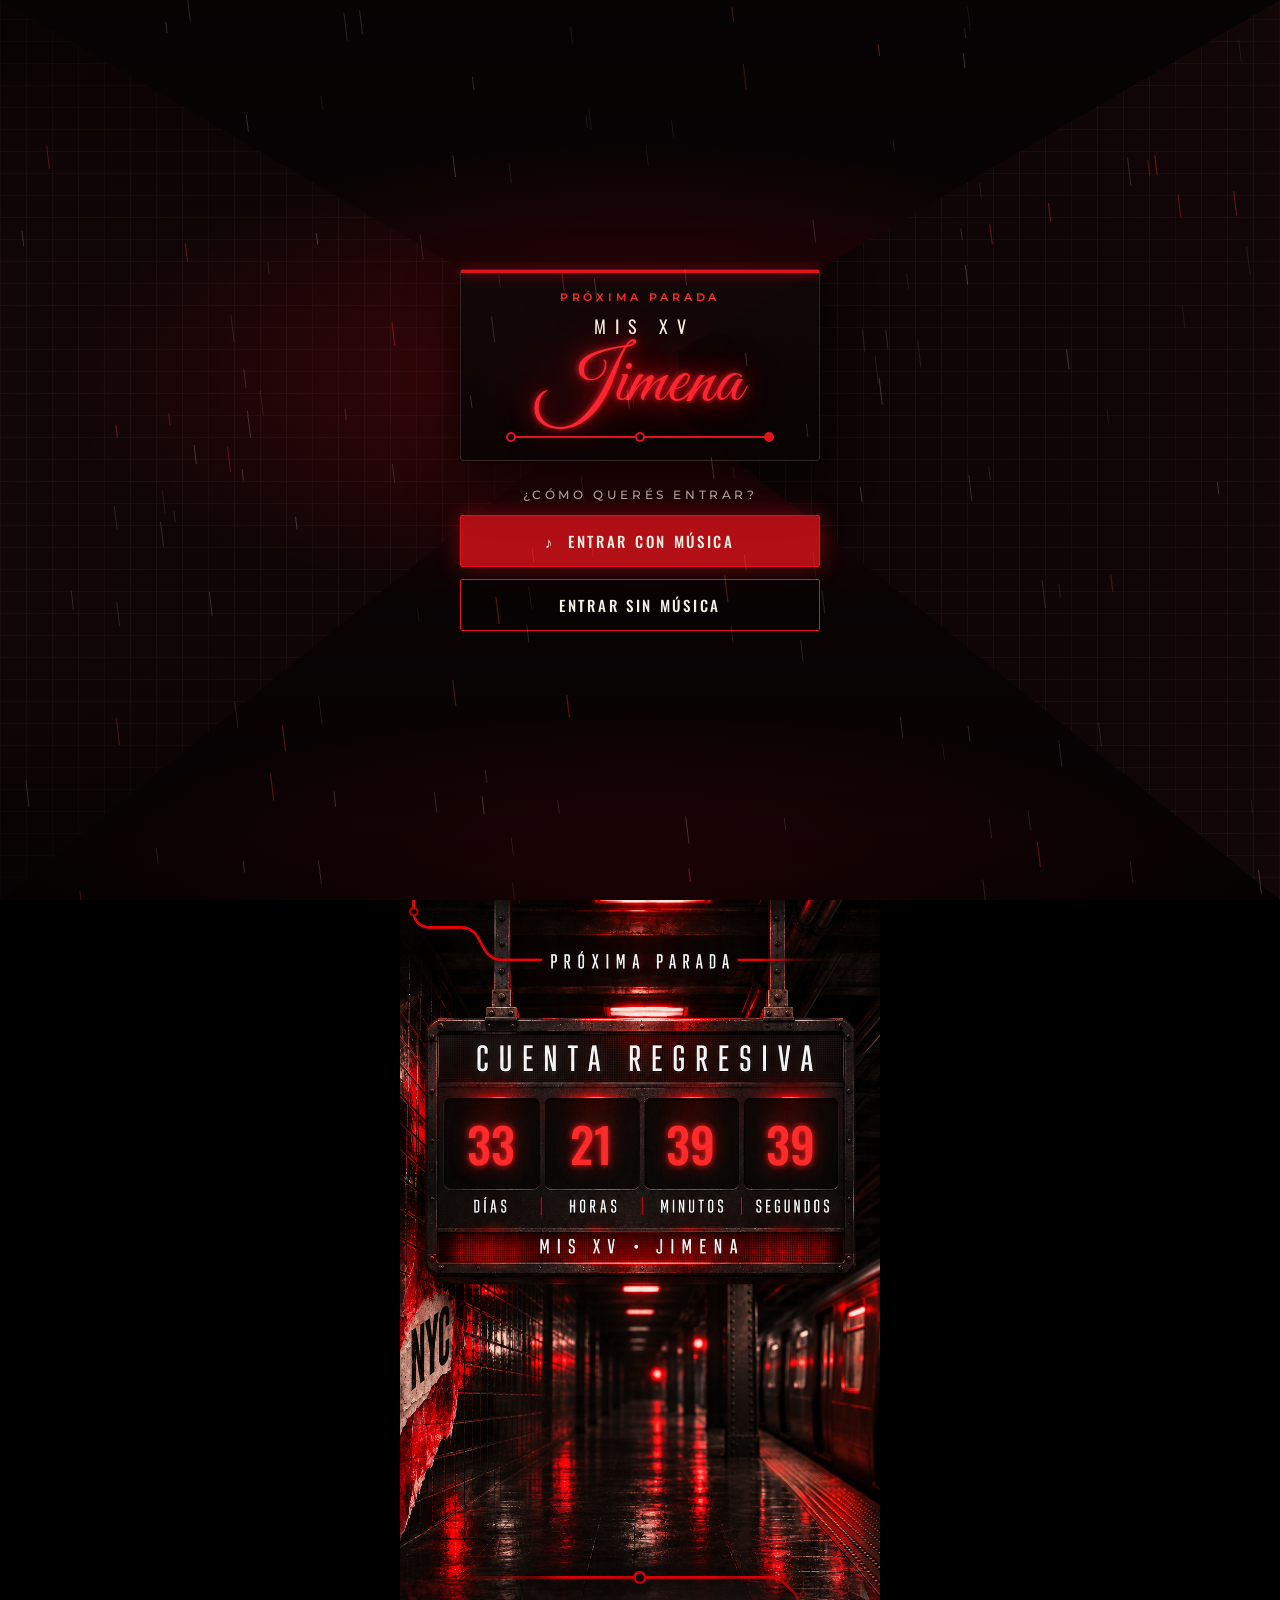
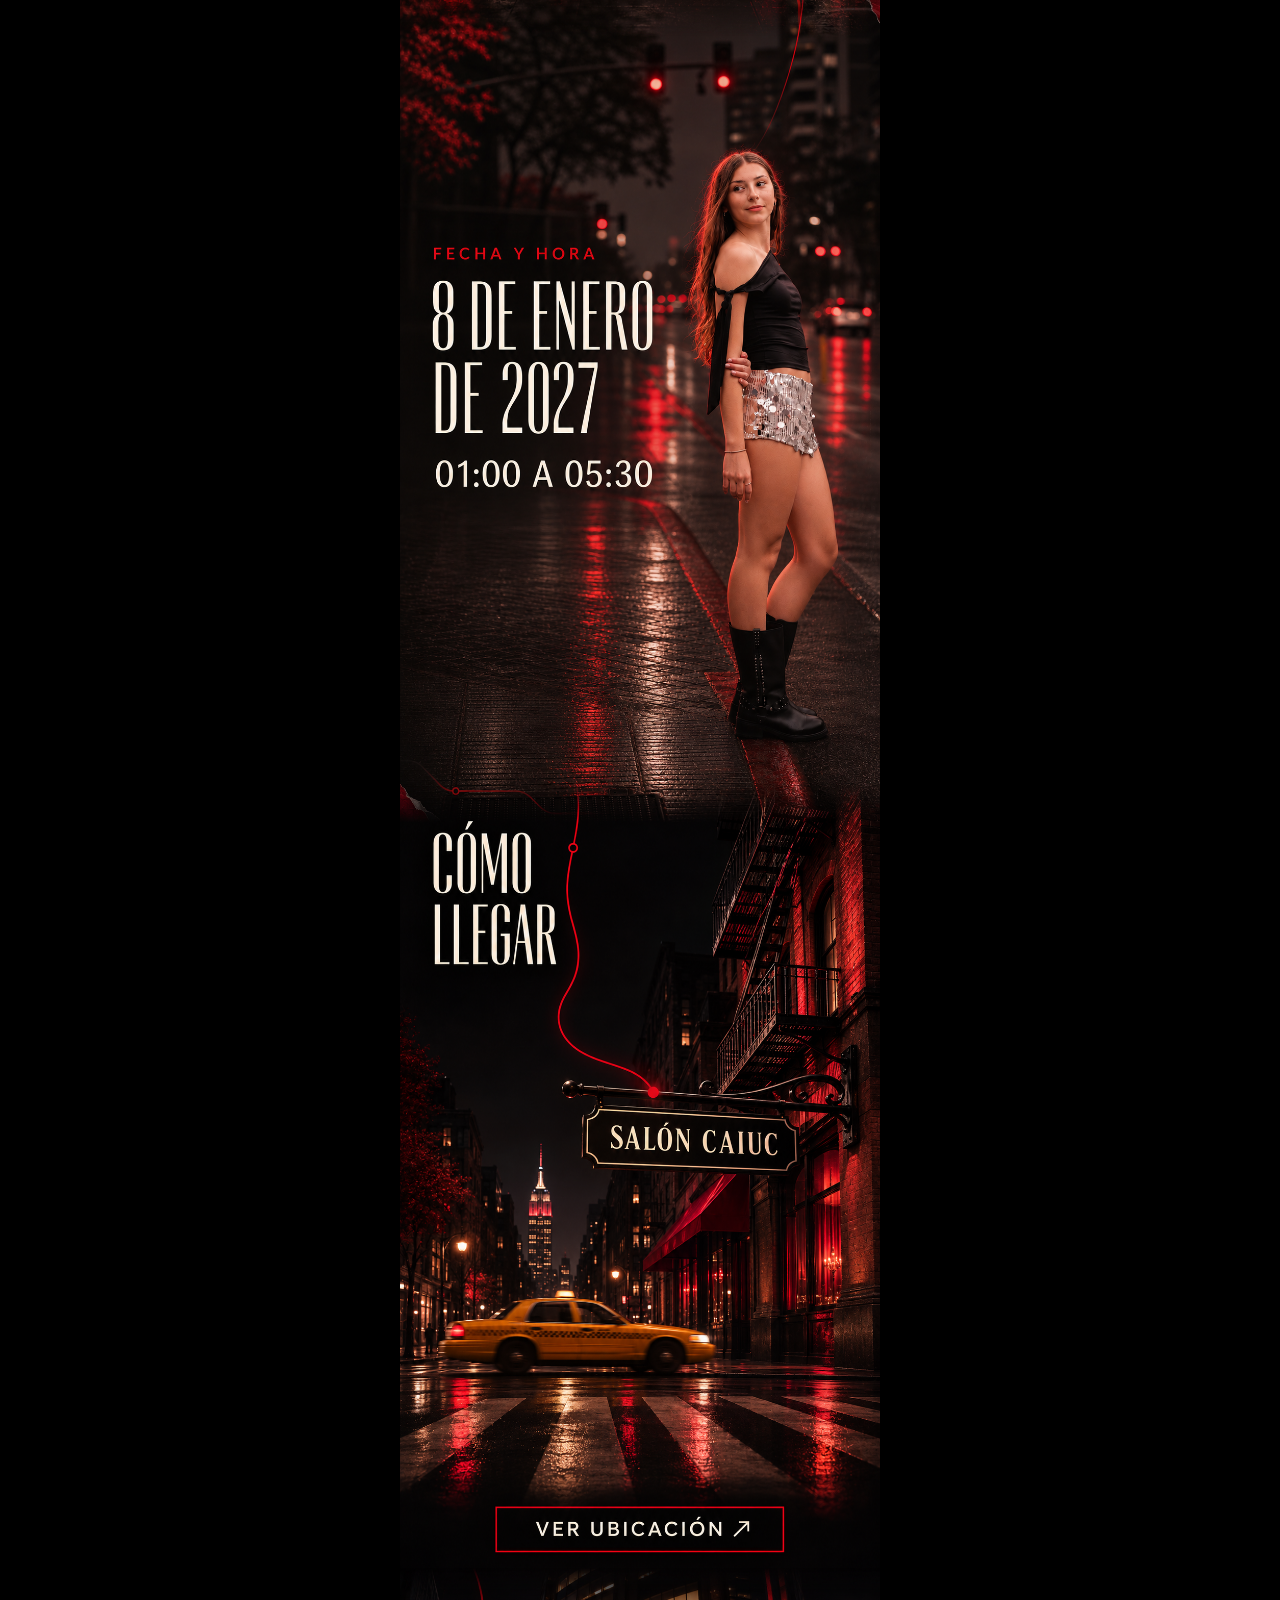
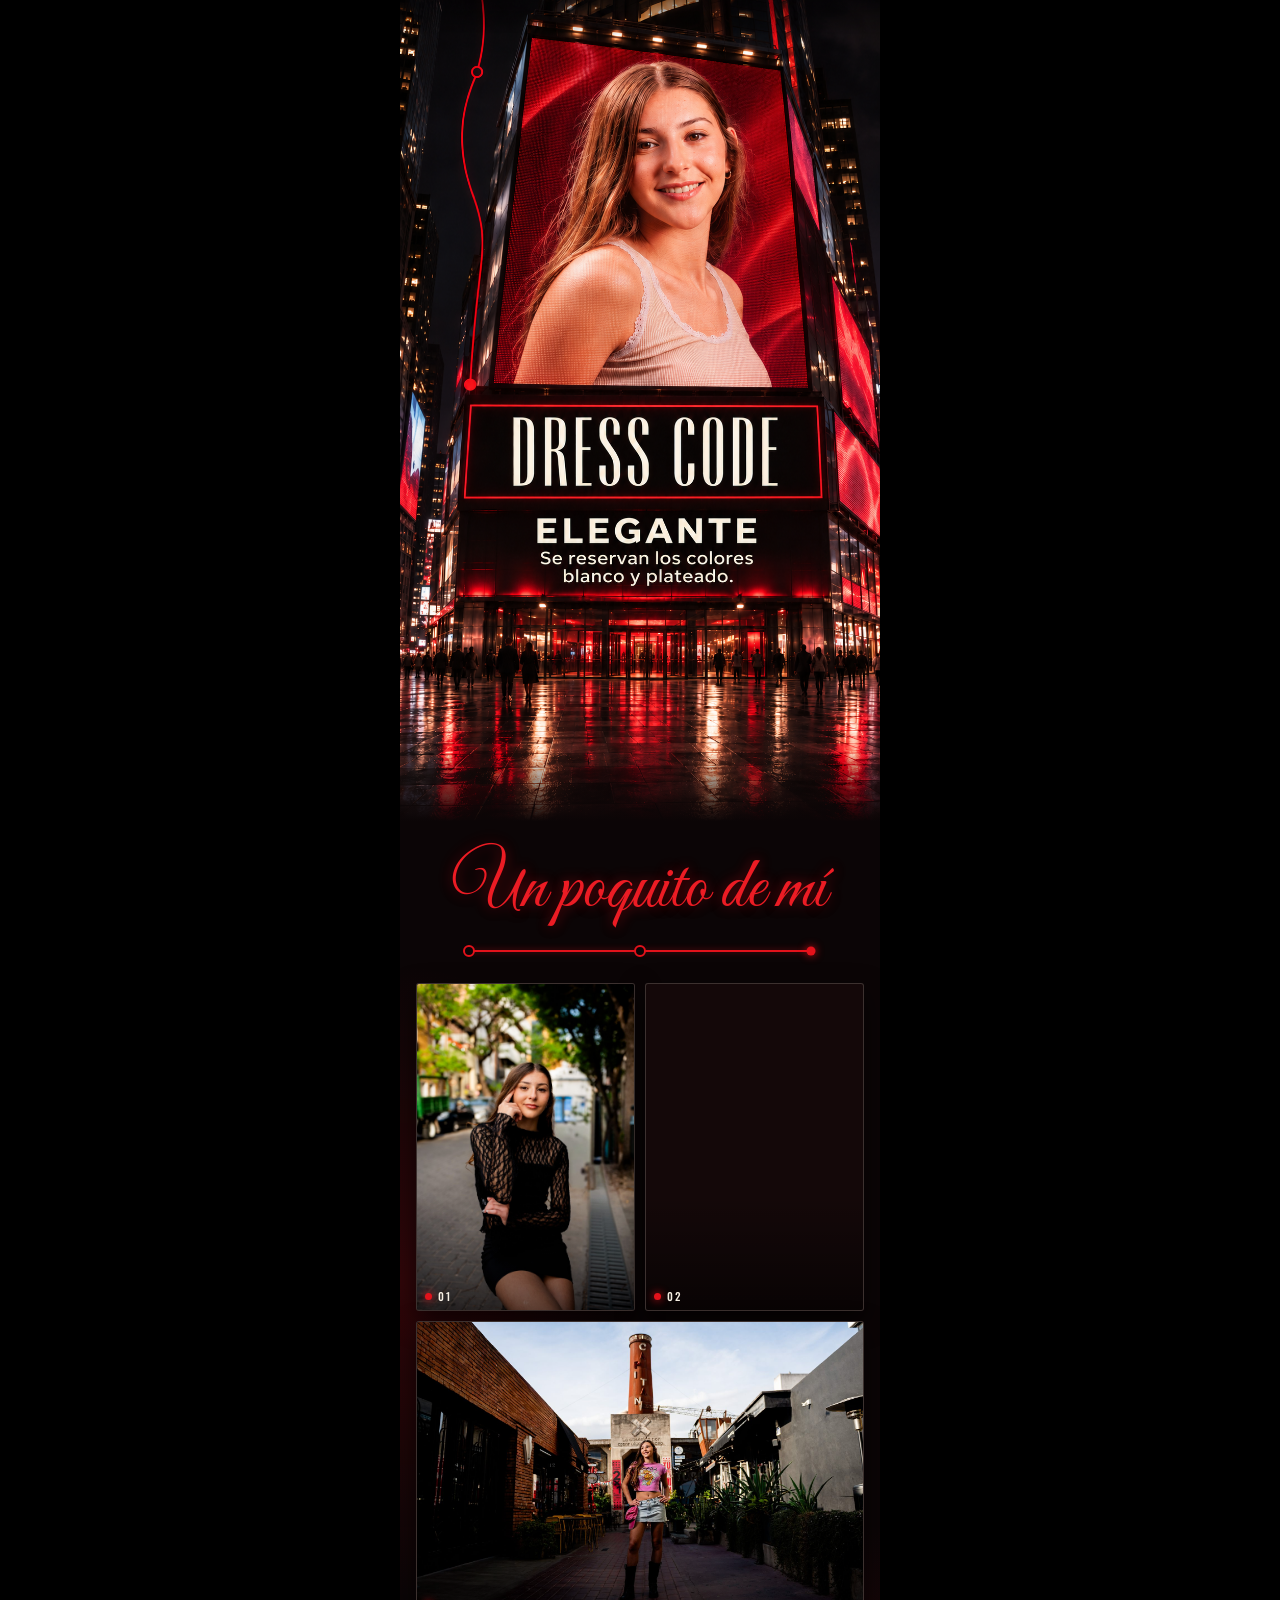
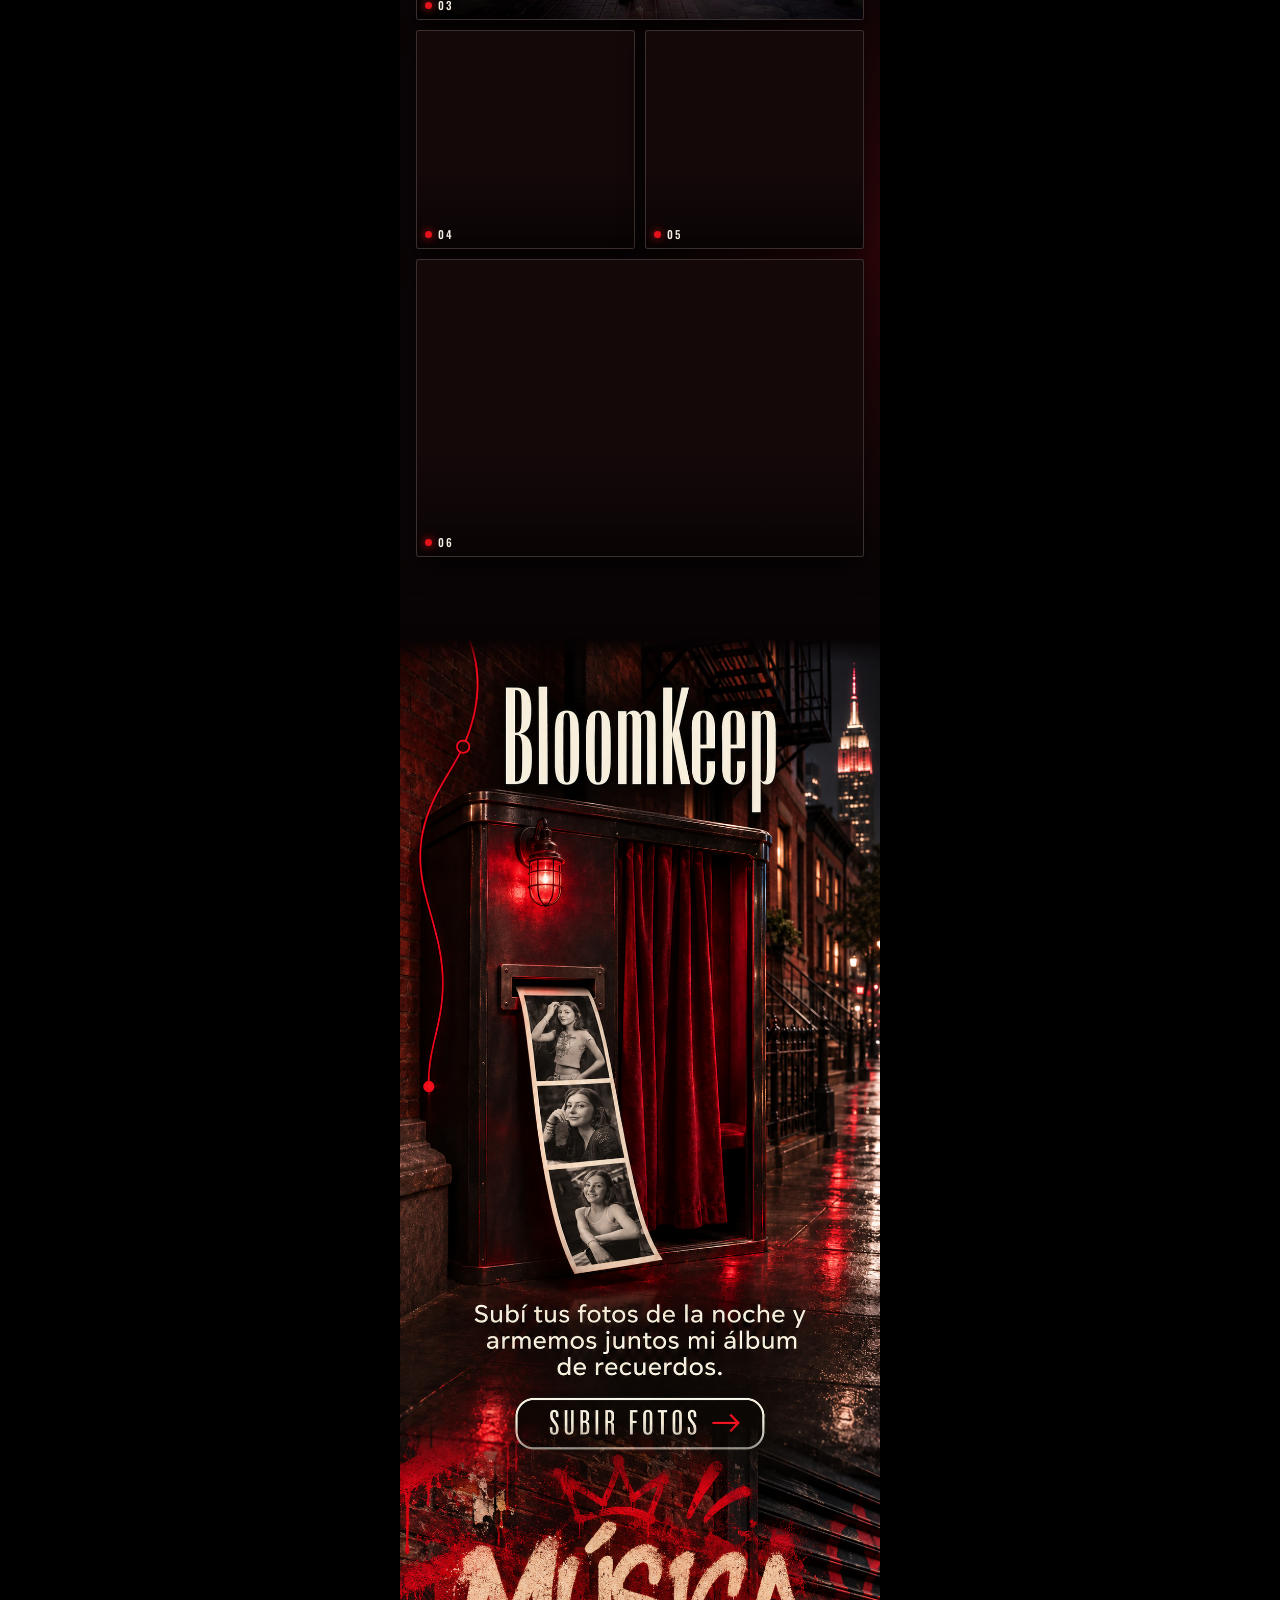
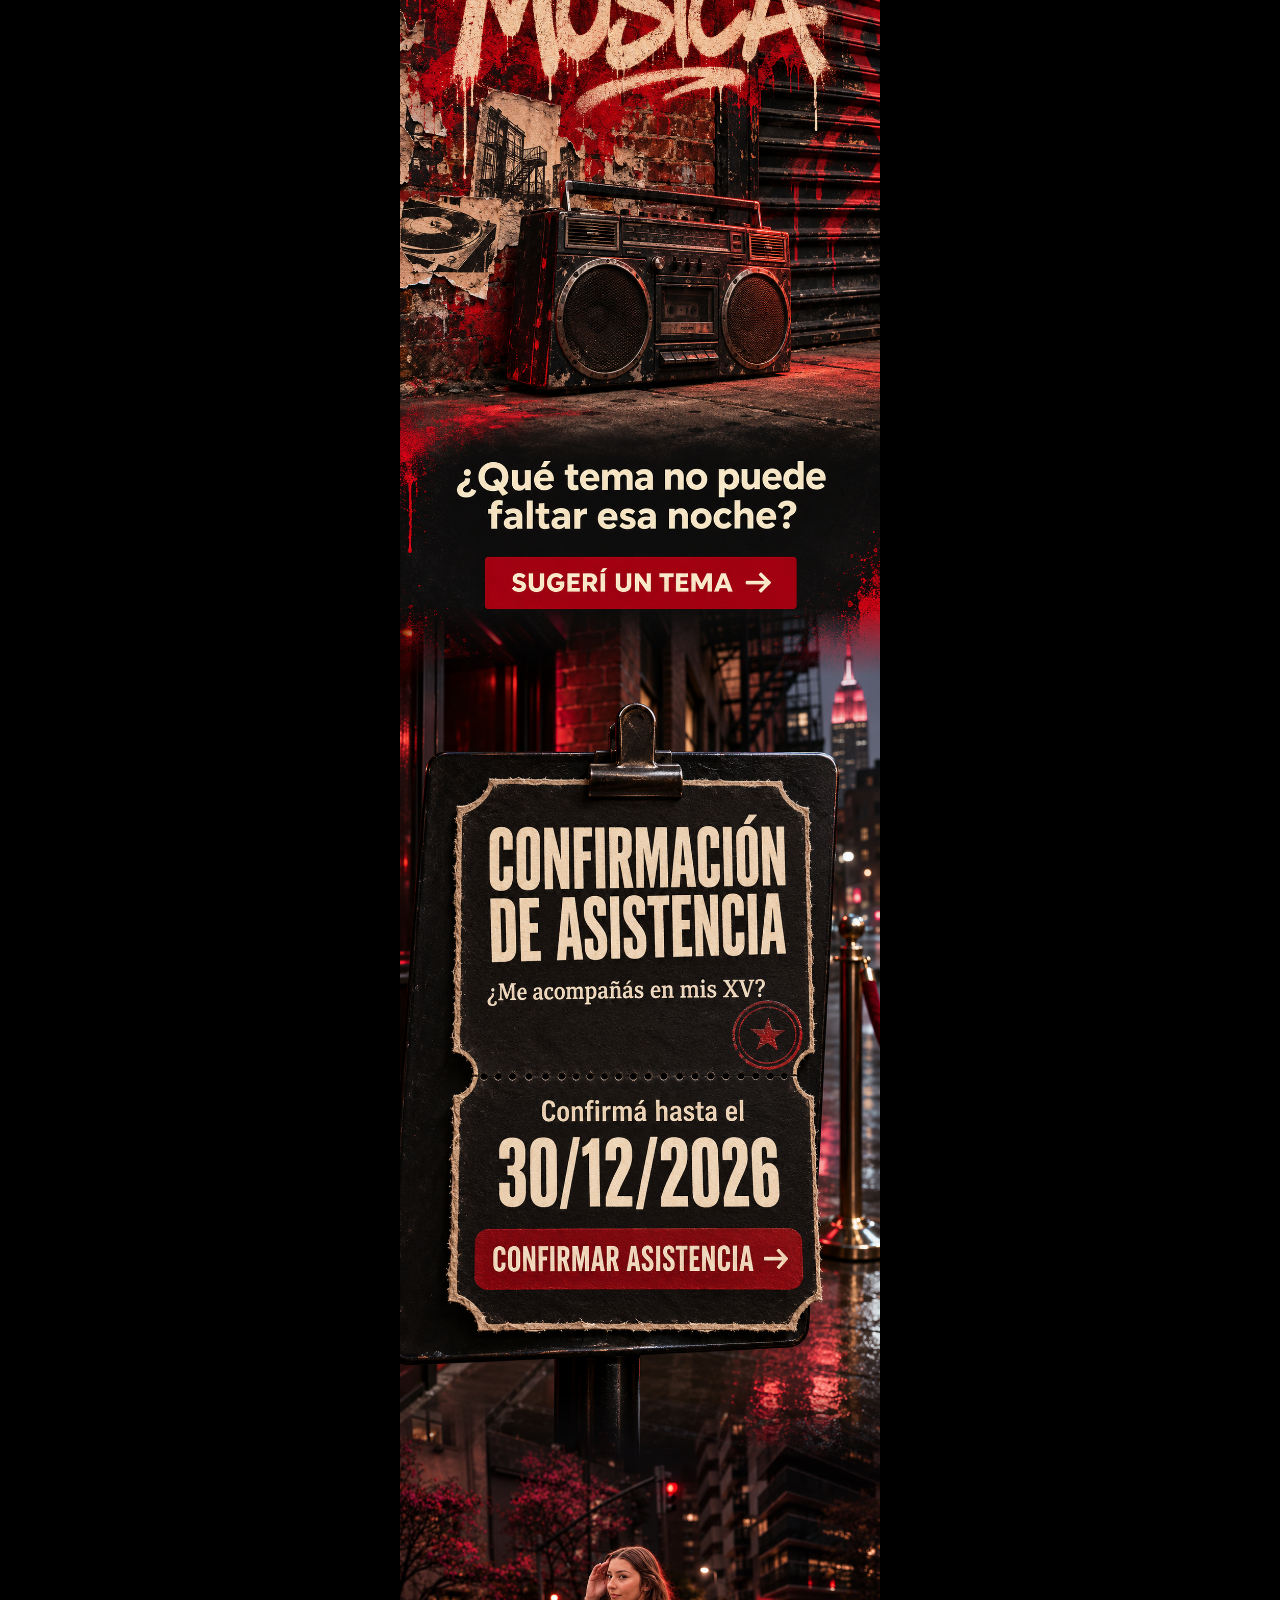
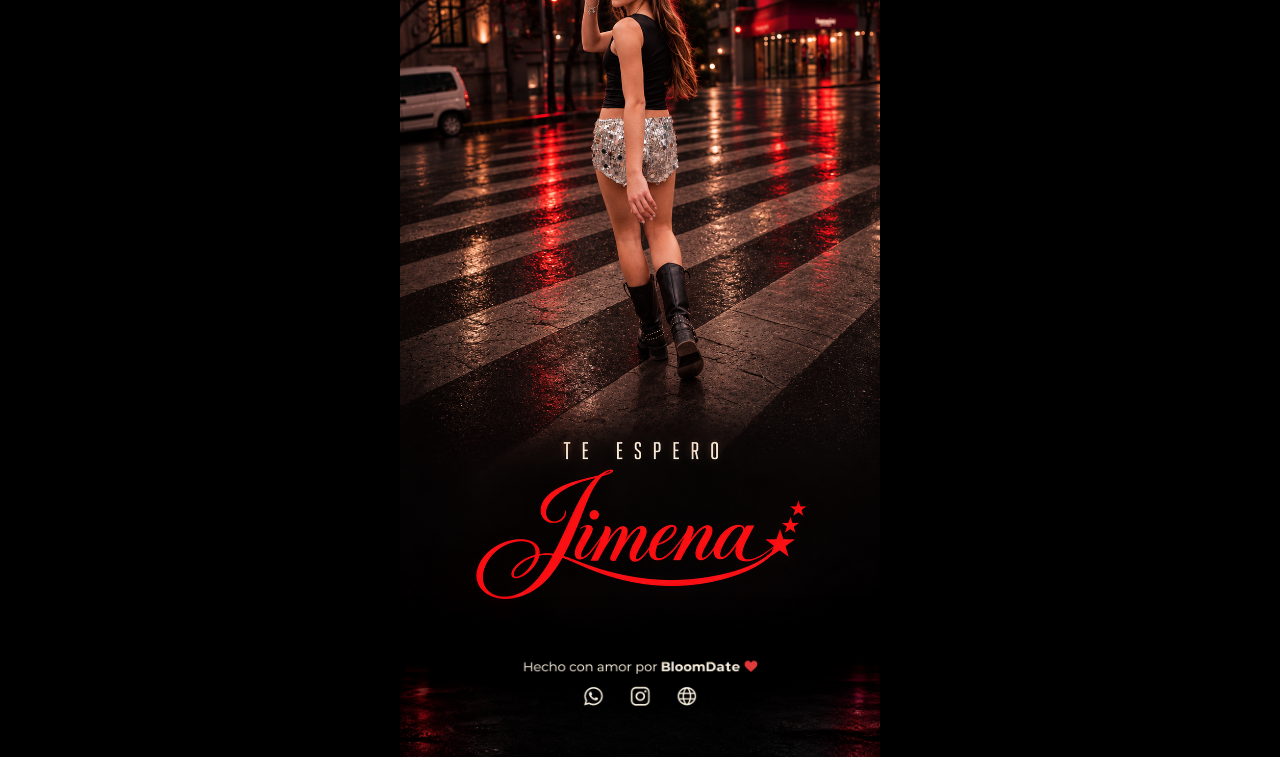
==== amigos/index.html @ ea66592f "Versión para amigos (/amigos/): desde la 01:00 y confirmación por WhatsApp Co-Authored-By: Claude Op" ====
<!doctype html>
<html lang="es">
<head>
  <meta charset="utf-8">
  <meta name="viewport" content="width=device-width, initial-scale=1, viewport-fit=cover">
  <meta name="theme-color" content="#000000">
  <meta name="description" content="El 8 de enero de 2027 cumplo mis XV y te espero desde la 01:00 para celebrar juntos.">
  <meta property="og:type" content="website">
  <meta property="og:locale" content="es_AR">
  <meta property="og:title" content="Mis XV · Jimena">
  <meta property="og:description" content="El 8 de enero de 2027 cumplo mis XV y te espero desde la 01:00 para celebrar juntos.">
  <meta property="og:image" content="https://raw.githubusercontent.com/nadulog/invitacion-Jimena/main/assets/compartir-whatsapp.jpg">
  <meta property="og:image:secure_url" content="https://raw.githubusercontent.com/nadulog/invitacion-Jimena/main/assets/compartir-whatsapp.jpg">
  <meta property="og:image:type" content="image/jpeg">
  <meta property="og:image:width" content="1200">
  <meta property="og:image:height" content="630">
  <meta property="og:image:alt" content="Jimena, Mis XV">
  <meta name="twitter:card" content="summary_large_image">
  <meta name="twitter:title" content="Mis XV · Jimena">
  <meta name="twitter:description" content="El 8 de enero de 2027 cumplo mis XV y te espero desde la 01:00 para celebrar juntos.">
  <meta name="twitter:image" content="https://raw.githubusercontent.com/nadulog/invitacion-Jimena/main/assets/compartir-whatsapp.jpg">
  <title>Jimena · Mis XV</title>
  <link rel="preconnect" href="https://fonts.googleapis.com">
  <link rel="preconnect" href="https://fonts.gstatic.com" crossorigin>
  <link href="https://fonts.googleapis.com/css2?family=Great+Vibes&family=Oswald:wght@300;400;500&family=Montserrat:wght@400;600&display=swap" rel="stylesheet">
  <link rel="stylesheet" href="../styles.css">
  <link rel="stylesheet" href="../effects.css">
</head>
<body class="intro-open" data-event-date="2027-01-09T01:00:00-03:00">
  <!-- Lluvia (efecto global) -->
  <canvas class="rain" aria-hidden="true"></canvas>

  <!-- Intro: andén de subte -->
  <section class="intro" aria-labelledby="intro-title">
    <div class="intro__tunnel" aria-hidden="true">
      <div class="intro__ceiling"></div>
      <div class="intro__floor"></div>
      <div class="intro__glow"></div>
      <div class="intro__train">
        <span></span><span></span><span></span><span></span><span></span><span></span>
      </div>
    </div>
    <div class="intro__content">
      <div class="intro__sign">
        <p class="intro__eyebrow">PRÓXIMA PARADA</p>
        <p class="intro__xv">MIS XV</p>
        <h1 id="intro-title" class="intro__name">Jimena</h1>
        <div class="intro__rule" aria-hidden="true"><i></i><i></i><i></i></div>
      </div>
      <p class="intro__question">¿CÓMO QUERÉS ENTRAR?</p>
      <div class="intro__actions">
        <button type="button" class="intro__btn intro__btn--music" data-enter-with-music><span aria-hidden="true">♪</span> ENTRAR CON MÚSICA</button>
        <button type="button" class="intro__btn" data-enter-without-music>ENTRAR SIN MÚSICA</button>
      </div>
    </div>
    <div class="intro__rush" aria-hidden="true"></div>
  </section>

  <main class="invitation">
    <!-- 1. Portada -->
    <section class="panel" aria-label="Portada: Mis XV, Jimena">
      <img src="../assets/01-portada.png" alt="Mis XV, Jimena" width="941" height="1672" fetchpriority="high">
    </section>

    <!-- 3. Cuenta regresiva -->
    <section class="panel" aria-label="Cuenta regresiva">
      <img src="../assets/03-cuenta-regresiva.png" alt="Próxima parada: cuenta regresiva. Mis XV, Jimena" width="941" height="1672" loading="lazy" decoding="async">
      <div class="countdown" aria-live="polite">
        <strong data-unit="days">0</strong>
        <strong data-unit="hours">00</strong>
        <strong data-unit="minutes">00</strong>
        <strong data-unit="seconds">00</strong>
      </div>
    </section>

    <!-- 4. Fecha y hora -->
    <section class="panel" aria-label="Fecha y hora">
      <img src="../assets/04-fecha-hora-amigos.png" alt="8 de enero de 2027, de 01:00 a 05:30" width="941" height="1672" loading="lazy" decoding="async">
    </section>

    <!-- 5. Cómo llegar -->
    <section class="panel panel--fade-sm" aria-label="Cómo llegar">
      <img src="../assets/05-como-llegar.png" alt="Cómo llegar: Salón Caiuc" width="941" height="1672" loading="lazy" decoding="async">
      <button class="hotspot hotspot--location" type="button" data-open-location aria-label="Ver cómo llegar al Salón Caiuc">VER UBICACIÓN</button>
    </section>

    <!-- 6. Dress code -->
    <section class="panel" aria-label="Dress code">
      <img src="../assets/06-dress-code.png" alt="Dress code elegante. Se reservan los colores blanco y plateado." width="941" height="1672" loading="lazy" decoding="async">
    </section>

    <!-- Galería -->
    <section class="gallery" aria-labelledby="gallery-title">
      <span class="gallery__track" aria-hidden="true"></span>
      <header class="gallery__header">
        <h2 id="gallery-title">Un poquito de mí</h2>
        <div class="gallery__rule" aria-hidden="true"><i class="node node--start"></i><i class="node node--mid"></i><i class="node node--end"></i></div>
      </header>
      <div class="gallery__grid">
        <button class="gallery__item" type="button" data-index="0" aria-label="Ampliar foto 1 de Jimena"><img src="../assets/galeria-01.jpg" alt="Jimena" width="1067" height="1600" loading="lazy" decoding="async"><span class="gallery__tag">01</span></button>
        <button class="gallery__item" type="button" data-index="1" aria-label="Ampliar foto 2 de Jimena"><img src="../assets/galeria-02.jpg" alt="Jimena" width="1067" height="1600" loading="lazy" decoding="async"><span class="gallery__tag">02</span></button>
        <button class="gallery__item gallery__item--wide" type="button" data-index="2" aria-label="Ampliar foto 3 de Jimena"><img src="../assets/galeria-03.jpg" alt="Jimena" width="1600" height="1067" loading="lazy" decoding="async"><span class="gallery__tag">03</span></button>
        <button class="gallery__item gallery__item--square" type="button" data-index="3" aria-label="Ampliar foto 4 de Jimena"><img src="../assets/galeria-04.jpg" alt="Jimena" width="1600" height="1067" loading="lazy" decoding="async" style="object-position: 60% 50%"><span class="gallery__tag">04</span></button>
        <button class="gallery__item gallery__item--square" type="button" data-index="4" aria-label="Ampliar foto 5 de Jimena"><img src="../assets/galeria-05.jpg" alt="Jimena" width="1600" height="1067" loading="lazy" decoding="async" style="object-position: 25% 50%"><span class="gallery__tag">05</span></button>
        <button class="gallery__item gallery__item--wide" type="button" data-index="5" aria-label="Ampliar foto 6 de Jimena"><img src="../assets/galeria-06.jpg" alt="Jimena" width="1600" height="1067" loading="lazy" decoding="async"><span class="gallery__tag">06</span></button>
      </div>
      <div class="gallery__rule gallery__rule--end" aria-hidden="true"><i class="node node--start"></i><i class="node node--mid"></i><i class="node node--end"></i></div>
    </section>

    <!-- 7. BloomKeep -->
    <section class="panel panel--fade-xs" aria-label="BloomKeep">
      <img src="../assets/07-bloomkeep.png" alt="BloomKeep. Subí tus fotos de la noche y armemos juntos mi álbum de recuerdos." width="941" height="1672" loading="lazy" decoding="async">
      <a class="hotspot hotspot--bloomkeep" href="https://app.bloomkeep.site/jimena-15" target="_blank" rel="noopener noreferrer" aria-label="Subir fotos a BloomKeep">SUBIR FOTOS</a>
    </section>

    <!-- 8. Música -->
    <section class="panel" aria-label="Música">
      <img src="../assets/08-musica.png" alt="Música. ¿Qué tema no puede faltar esa noche?" width="941" height="1672" loading="lazy" decoding="async">
      <a class="hotspot hotspot--music" href="https://open.spotify.com/playlist/230DyHPOD3z4TguuSzpVsB?si=duwRm9iiQ0m_94Zo9rkxrA&amp;utm_source=whatsapp&amp;pt=2af5bd640beec4330c73b940c95f4e68&amp;pi=3EzPssaHSRust" target="_blank" rel="noopener noreferrer" aria-label="Sugerir un tema">SUGERÍ UN TEMA</a>
    </section>

    <!-- 9. Confirmación de asistencia -->
    <section class="panel" aria-label="Confirmación de asistencia">
      <img src="../assets/09-confirmacion.png" alt="Confirmación de asistencia. Confirmá hasta el 30/12/2026" width="941" height="1672" loading="lazy" decoding="async">
      <a id="boton-confirmar" class="hotspot hotspot--rsvp" href="https://wa.me/5491135634102?text=%C2%A1Hola!%20Confirmo%20mi%20asistencia%20a%20los%20XV%20de%20Jimena%20%F0%9F%8E%89" target="_blank" rel="noopener noreferrer" aria-label="Confirmar asistencia por WhatsApp">CONFIRMAR ASISTENCIA</a>
    </section>

    <!-- 10. Te espero -->
    <section class="panel" aria-label="Te espero, Jimena">
      <img src="../assets/10-te-espero.png" alt="Te espero. Jimena" width="941" height="1672" loading="lazy" decoding="async">
    </section>
  </main>

  <!-- 11. Footer -->
  <footer class="footer">
    <img src="../assets/11-footer.png" alt="Hecho con amor por BloomDate" width="2172" height="724" loading="lazy" decoding="async">
    <a class="hotspot footer__link footer__link--wa" href="https://wa.me/5491140436324" target="_blank" rel="noopener noreferrer" aria-label="Escribir a BloomDate por WhatsApp"></a>
    <a class="hotspot footer__link footer__link--ig" href="https://www.instagram.com/bloomdate.invitaciones/" target="_blank" rel="noopener noreferrer" aria-label="Seguir a BloomDate en Instagram"></a>
    <a class="hotspot footer__link footer__link--web" href="https://bloomdate-site.netlify.app/" target="_blank" rel="noopener noreferrer" aria-label="Visitar el sitio web de BloomDate"></a>
  </footer>

  <audio id="backgroundMusic" preload="none" loop>
    <source src="../assets/musica.mp3" type="audio/mpeg">
  </audio>
  <button class="audio-toggle" type="button" aria-label="Reproducir música" aria-pressed="false">
    <span class="audio-toggle__bars" aria-hidden="true"><i></i><i></i><i></i></span>
    <span class="audio-toggle__note" aria-hidden="true">♪</span>
  </button>

  <dialog class="location-modal" aria-labelledby="location-modal-title">
    <button class="location-modal__close" type="button" data-close-location aria-label="Cerrar">&times;</button>
    <p class="location-modal__eyebrow">¿CÓMO QUERÉS LLEGAR?</p>
    <h2 id="location-modal-title">Salón Caiuc</h2>
    <p class="location-modal__address">Club Atlético Independiente Unión Cultural</p>
    <div class="location-modal__divider" aria-hidden="true"><span></span></div>
    <div class="location-modal__actions">
      <a href="https://www.google.com/maps/search/Club%20Atl%C3%A9tico%20Independiente%20Uni%C3%B3n%20Cultural/@-31.01270067,-62.66619053,17z?hl=es" target="_blank" rel="noopener noreferrer"><span aria-hidden="true">↗</span>ABRIR EN GOOGLE MAPS</a>
      <a href="https://www.waze.com/ul?ll=-31.01270067,-62.66619053&amp;navigate=yes" target="_blank" rel="noopener noreferrer"><span aria-hidden="true">◉</span>ABRIR EN WAZE</a>
      <button type="button" data-copy-location><span aria-hidden="true">⎘</span>COPIAR UBICACIÓN</button>
    </div>
    <span class="location-modal__status" aria-live="polite"></span>
  </dialog>

  <dialog class="lightbox" aria-label="Foto ampliada de Jimena">
    <button class="lightbox__close" type="button" data-close-lightbox aria-label="Cerrar">&times;</button>
    <img class="lightbox__img" src="" alt="Foto ampliada de Jimena">
    <button class="lightbox__nav lightbox__nav--prev" type="button" data-prev aria-label="Foto anterior">‹</button>
    <button class="lightbox__nav lightbox__nav--next" type="button" data-next aria-label="Foto siguiente">›</button>
    <p class="lightbox__counter" aria-live="polite"></p>
  </dialog>

  <script src="../script.js"></script>
  <script src="../effects.js"></script>
</body>
</html>
---- styles.css ----
*, *::before, *::after { box-sizing: border-box; }

html { background: #000; -webkit-text-size-adjust: 100%; }

body {
  margin: 0;
  background: #000;
  color: #f3eadb;
  font-family: "Montserrat", system-ui, sans-serif;
}

:root {
  --line: #e3121b;
  --fade-default: 8%;
}

.invitation, .footer {
  width: 100%;
  max-width: 480px;
  margin: 0 auto;
}
.invitation { container-type: inline-size; }

.panel, .footer {
  position: relative;
  container-type: inline-size;
  line-height: 0;
}

.panel img, .footer img {
  display: block;
  width: 100%;
  height: auto;
}

/* Transiciones sin corte: cada sección se superpone a la anterior
   y su borde superior se funde (crossfade). --fade = % del alto de la imagen. */
.panel { --fade: var(--fade-default); pointer-events: none; }
.panel--fade-sm { --fade: 4.5%; }  /* Cómo llegar: el título está cerca del borde */
.panel--fade-xs { --fade: 3%; }    /* BloomKeep: ídem */
.panel + .panel,
.gallery + .panel {
  margin-top: calc(var(--fade) * -1.7769); /* alto 1672 / ancho 941 */
}
.panel:not(:first-child) > img:first-child {
  -webkit-mask-image: linear-gradient(to bottom, transparent 0, rgba(0, 0, 0, .55) calc(var(--fade) * .5), #000 var(--fade));
          mask-image: linear-gradient(to bottom, transparent 0, rgba(0, 0, 0, .55) calc(var(--fade) * .5), #000 var(--fade));
}
.hotspot { pointer-events: auto; }

/* Footer: se funde con "Te espero" */
.footer { margin-top: calc(min(100vw, 480px) * -0.1); }
.footer img {
  -webkit-mask-image: linear-gradient(to bottom, transparent 0, #000 30%);
          mask-image: linear-gradient(to bottom, transparent 0, #000 30%);
}

/* Botones invisibles sobre la imagen */
.hotspot {
  position: absolute;
  display: block;
  color: transparent;
  font-size: 0;
  border-radius: 10px;
  -webkit-tap-highlight-color: rgba(220, 20, 30, .25);
}
.hotspot:focus-visible { outline: 2px solid #e3121b; outline-offset: 2px; }

.hotspot--location  { left: 20%;   width: 60%;   top: 84.8%; height: 5.2%; }
.hotspot--bloomkeep { left: 24.2%; width: 51.6%; top: 89.1%; height: 5.9%; border-radius: 999px; }
.hotspot--music     { left: 17.6%; width: 65%;   top: 86.1%; height: 6.1%; }
.hotspot--rsvp      { left: 15.4%; width: 68.6%; top: 72.8%; height: 7.2%; }

/* Invitados */
.guests__names,
.guests__places {
  position: absolute;
  left: 12%;
  right: 12%;
  margin: 0;
  display: flex;
  align-items: center;
  justify-content: center;
  text-align: center;
  line-height: 1.15;
  text-shadow: 0 2px 14px rgba(0, 0, 0, .85);
}
.guests__names {
  top: 31%;
  height: 27%;
  font-family: "Oswald", sans-serif;
  font-weight: 400;
  font-size: 7.4cqi;
  letter-spacing: .06em;
  text-transform: uppercase;
  color: #f6efe3;
}
.guests__places {
  top: 67.5%;
  height: 9%;
  font-family: "Oswald", sans-serif;
  font-weight: 300;
  font-size: 12cqi;
  color: #ff2a2a;
  text-shadow: 0 0 18px rgba(255, 30, 30, .6), 0 2px 10px rgba(0, 0, 0, .9);
}

/* Cuenta regresiva: los 4 cuadros de la imagen */
.countdown {
  position: absolute;
  left: 9.2%;
  width: 82%;
  top: 36.8%;
  height: 10.5%;
  display: grid;
  grid-template-columns: repeat(4, 1fr);
  column-gap: 1.6%;
}
.countdown strong {
  display: flex;
  align-items: center;
  justify-content: center;
  font-family: "Oswald", sans-serif;
  font-weight: 500;
  font-size: 10cqi;
  line-height: 1;
  color: #ff2b2b;
  font-variant-numeric: tabular-nums;
  text-shadow: 0 0 6px rgba(255, 40, 40, .9), 0 0 18px rgba(255, 0, 0, .55);
}

button.hotspot { background: transparent; border: 0; padding: 0; cursor: pointer; }

/* Modal de ubicación */
.location-modal {
  width: min(88vw, 380px);
  padding: 34px 24px 26px;
  border: 1px solid #e3121b;
  border-radius: 4px;
  background:
    radial-gradient(120% 70% at 50% 0%, rgba(227, 18, 27, .22), transparent 60%),
    #0b0607;
  color: #f3eadb;
  text-align: center;
  box-shadow: 0 0 0 1px rgba(227, 18, 27, .25), 0 0 40px rgba(227, 18, 27, .35), 0 24px 60px rgba(0, 0, 0, .8);
  line-height: 1.3;
}
.location-modal::backdrop { background: rgba(0, 0, 0, .78); backdrop-filter: blur(3px); }
.location-modal[open] { animation: modal-in .35s ease-out; }
@keyframes modal-in { from { opacity: 0; transform: translateY(14px) scale(.97); } }

.location-modal__close {
  position: absolute; top: 8px; right: 10px;
  width: 36px; height: 36px;
  border: 0; background: none; color: #f3eadb;
  font-size: 28px; line-height: 1; cursor: pointer;
}
.location-modal__eyebrow {
  margin: 0 0 10px;
  font-size: 11px; font-weight: 600; letter-spacing: .28em; color: #ff2a2a;
}
.location-modal h2 {
  margin: 0;
  font-family: "Oswald", sans-serif; font-weight: 400;
  font-size: 34px; letter-spacing: .04em; text-transform: uppercase;
}
.location-modal__address { margin: 6px 0 0; font-size: 14px; opacity: .85; }
.location-modal__divider { display: flex; align-items: center; margin: 20px auto; width: 70%; height: 1px; background: #e3121b; justify-content: center; }
.location-modal__divider span { width: 9px; height: 9px; border: 2px solid #e3121b; border-radius: 50%; background: #0b0607; }

.location-modal__actions { display: grid; gap: 10px; }
.location-modal__actions a,
.location-modal__actions button {
  display: flex; align-items: center; justify-content: center; gap: 10px;
  min-height: 48px; padding: 0 16px;
  border: 1px solid #e3121b; border-radius: 2px;
  background: transparent; color: #f3eadb;
  font: 500 15px/1 "Oswald", sans-serif; letter-spacing: .14em;
  text-decoration: none; cursor: pointer;
  transition: background .2s;
}
.location-modal__actions a:first-child { background: #b30f16; }
.location-modal__actions a:active,
.location-modal__actions button:active { background: #e3121b; }
.location-modal__actions span { color: #ff2a2a; font-size: 16px; }
.location-modal__actions a:first-child span { color: #f3eadb; }
.location-modal__status { display: block; min-height: 18px; margin-top: 12px; font-size: 12px; color: #ff6b6b; }

/* Galería */
/* La galería se funde con el dress code (arriba) y BloomKeep (abajo).
   Su línea roja vertical cae en x = 14.4%, justo donde arranca la línea de BloomKeep. */
.gallery {
  --line-x: 14.4cqi;
  --top-fade: 14.2cqi; /* = 8% del alto de una sección (8 × 1672/941) */
  position: relative;
  overflow: hidden;
  margin-top: calc(var(--top-fade) * -1);
  padding: calc(var(--top-fade) + 30px) 16px 64px;
  background:
    radial-gradient(70% 30% at 0% 35%, rgba(200, 10, 20, .2), transparent 70%),
    radial-gradient(70% 30% at 100% 72%, rgba(200, 10, 20, .18), transparent 70%),
    linear-gradient(to bottom, transparent 0, #0b0506 var(--top-fade), #0b0506 calc(100% - 120px), #060203 100%);
}
.gallery__track {
  position: absolute;
  left: var(--line-x);
  /* arranca en el empalme del riel bajo el título: padding 30 + título (15cqi × 1.1) + margen 14 + medio riel 6 */
  top: calc(var(--top-fade) + 50px + 16.5cqi);
  bottom: 0;
  width: 2px;
  transform: translateX(-50%);
  background: var(--line);
  box-shadow: 0 0 6px rgba(255, 20, 30, .55);
}

.gallery__header { position: relative; z-index: 1; text-align: center; margin-bottom: 26px; }
.gallery__header h2 {
  margin: 0;
  font-family: "Great Vibes", cursive; font-weight: 400;
  font-size: 15cqi; line-height: 1.1;
  color: #ec1c24;
  text-shadow: 0 0 14px rgba(255, 20, 30, .45), 0 2px 10px rgba(0, 0, 0, .8);
}

/* Riel horizontal: arranca sobre la línea vertical (empalme) y termina simétrico del otro lado */
.gallery__rule {
  position: relative;
  height: 12px;
  margin: 14px 0 0 calc(var(--line-x) - 16px);
  width: calc(100cqi - 2 * var(--line-x));
}
.gallery__rule::before { content: ""; position: absolute; left: 0; right: 0; top: 50%; height: 2px; background: var(--line); transform: translateY(-50%); box-shadow: 0 0 6px rgba(255, 20, 30, .45); }
.gallery__rule .node { position: absolute; top: 50%; width: 12px; height: 12px; border-radius: 50%; transform: translate(-50%, -50%); }
.gallery__rule .node--start, .gallery__rule .node--mid { border: 2px solid var(--line); background: #0b0506; }
.gallery__rule .node--start { left: 0; }
.gallery__rule .node--mid { left: 50%; }
.gallery__rule .node--end { left: 100%; width: 9px; height: 9px; background: var(--line); box-shadow: 0 0 8px rgba(255, 20, 30, .8); }
.gallery__rule--end { margin-top: 30px; }

.gallery__grid { position: relative; z-index: 1; display: grid; grid-template-columns: 1fr 1fr; gap: 10px; }
.gallery__item {
  position: relative;
  display: block;
  padding: 0; margin: 0;
  border: 1px solid rgba(243, 234, 219, .18);
  border-radius: 3px;
  overflow: hidden;
  background: #140809;
  aspect-ratio: 2 / 3;
  cursor: zoom-in;
  box-shadow: 0 10px 26px rgba(0, 0, 0, .6);
  opacity: 0;
  transform: translateY(22px);
  transition: opacity .7s ease, transform .7s ease, border-color .3s;
}
.gallery__item.is-visible { opacity: 1; transform: none; }
.gallery__item--wide { grid-column: span 2; aspect-ratio: 3 / 2; }
.gallery__item--square { aspect-ratio: 1 / 1; }
.gallery__item img { width: 100%; height: 100%; object-fit: cover; display: block; transition: transform .6s ease; }
.gallery__item:active img { transform: scale(1.03); }
.gallery__item::after {
  content: ""; position: absolute; inset: 0;
  background: linear-gradient(to top, rgba(0, 0, 0, .55), transparent 35%);
  pointer-events: none;
}
.gallery__tag {
  position: absolute; left: 8px; bottom: 8px; z-index: 1;
  display: inline-flex; align-items: center; gap: 6px;
  font: 500 11px/1 "Oswald", sans-serif; letter-spacing: .2em; color: #f6efe3;
}
.gallery__tag::before { content: ""; width: 7px; height: 7px; border-radius: 50%; background: #e3121b; box-shadow: 0 0 8px #e3121b; }

/* Lightbox */
.lightbox {
  width: 100vw; height: 100dvh; max-width: none; max-height: none;
  margin: 0; padding: 0; border: 0;
  background: rgba(0, 0, 0, .96);
  overflow: hidden;
}
.lightbox[open] { display: flex; align-items: center; justify-content: center; animation: fade-in .25s ease-out; }
@keyframes fade-in { from { opacity: 0; } }
.lightbox::backdrop { background: #000; }
.lightbox__img { max-width: 100%; max-height: 82dvh; object-fit: contain; touch-action: pan-y; user-select: none; -webkit-user-drag: none; }
.lightbox__close {
  position: absolute; top: max(10px, env(safe-area-inset-top)); right: 12px; z-index: 2;
  width: 44px; height: 44px; border: 0; background: none; color: #f6efe3; font-size: 34px; cursor: pointer;
}
.lightbox__nav {
  position: absolute; top: 50%; transform: translateY(-50%); z-index: 2;
  width: 44px; height: 64px; border: 0;
  background: rgba(0, 0, 0, .35); color: #f6efe3;
  font-size: 40px; line-height: 1; cursor: pointer;
}
.lightbox__nav--prev { left: 0; border-radius: 0 6px 6px 0; }
.lightbox__nav--next { right: 0; border-radius: 6px 0 0 6px; }
.lightbox__counter {
  position: absolute; bottom: max(18px, env(safe-area-inset-bottom)); left: 0; right: 0;
  margin: 0; text-align: center;
  font: 400 13px/1 "Oswald", sans-serif; letter-spacing: .3em; color: #f6efe3;
}

@media (prefers-reduced-motion: reduce) {
  .gallery__item { opacity: 1; transform: none; transition: none; }
}

/* Footer: íconos de la imagen (2172×724) */
.footer__link { top: 54%; height: 15%; width: 6%; border-radius: 50%; }
.footer__link--wa  { left: 37.4%; }
.footer__link--ig  { left: 47.1%; }
.footer__link--web { left: 56.9%; }
---- effects.css ----
/* =========================================================
   EFECTOS · Intro de subte, lluvia, música, neón, líneas
   ========================================================= */

body.intro-open { overflow: hidden; }

/* ---------- Intro: andén de subte ---------- */
.intro {
  position: fixed;
  inset: 0;
  z-index: 100;
  display: grid;
  place-items: center;
  overflow: hidden;
  background:
    radial-gradient(70% 30% at 50% 100%, rgba(170, 10, 20, .35), transparent 70%), /* piso mojado */
    linear-gradient(to bottom, #0b0506 0%, #050203 42%, #0d0405 100%);
  color: #f3eadb;
  line-height: 1.2;
  transition: opacity .6s ease .35s, visibility 0s linear .95s;
}
.intro.is-leaving { opacity: 0; visibility: hidden; }
.intro.is-gone { display: none; }

.intro__tunnel { position: absolute; inset: 0; pointer-events: none; }

/* paredes del túnel que convergen al punto de fuga (50% / 42%) */
.intro__tunnel::before,
.intro__tunnel::after {
  content: "";
  position: absolute; inset: 0;
  background:
    repeating-linear-gradient(90deg, rgba(255, 255, 255, .035) 0 1px, transparent 1px 26px),
    repeating-linear-gradient(0deg, rgba(255, 255, 255, .03) 0 1px, transparent 1px 22px),
    linear-gradient(90deg, #120607, #060203);
}
.intro__tunnel::before,
.intro__tunnel::after { clip-path: polygon(0 0, 47% 39%, 47% 46%, 0 100%); }
.intro__tunnel::after { transform: scaleX(-1); } /* pared derecha = espejo de la izquierda */

.intro__glow {
  position: absolute; inset: 0;
  background:
    radial-gradient(18% 10% at 50% 42%, rgba(255, 60, 60, .55), transparent 70%),
    radial-gradient(60% 35% at 50% 42%, rgba(200, 10, 20, .28), transparent 75%),
    linear-gradient(to bottom, rgba(0, 0, 0, .5), transparent 30%, transparent 70%, rgba(0, 0, 0, .65));
}

/* luces del techo que vienen hacia vos (sensación de avance) */
.intro__ceiling,
.intro__floor { position: absolute; left: 50%; top: 42%; width: 0; height: 0; }
.intro__ceiling::before, .intro__ceiling::after,
.intro__floor::before, .intro__floor::after {
  content: "";
  position: absolute;
  left: 0; top: 0;
  width: 70px; height: 5px;
  margin-left: -35px;
  border-radius: 3px;
  background: #ff3b3b;
  box-shadow: 0 0 10px #ff2020, 0 0 26px rgba(255, 20, 20, .8);
  opacity: 0;
  animation: light-approach 2.4s cubic-bezier(.55, 0, 1, .45) infinite;
}
.intro__ceiling::after { animation-delay: -1.2s; }
.intro__floor::before, .intro__floor::after {
  --dir: 1;
  height: 3px;
  background: rgba(255, 60, 60, .55);
  box-shadow: 0 0 14px rgba(255, 20, 20, .5);
  filter: blur(1.5px);
  animation-name: light-reflect;
  animation-delay: -.6s;
}
.intro__floor::after { animation-delay: -1.8s; }

@keyframes light-approach {
  0%   { transform: translateY(0) scale(.04, .2); opacity: 0; }
  15%  { opacity: 1; }
  100% { transform: translateY(-48vh) scale(7, 3); opacity: 0; }
}
@keyframes light-reflect {
  0%   { transform: translateY(0) scale(.04, .2); opacity: 0; }
  15%  { opacity: .7; }
  100% { transform: translateY(62vh) scale(8, 2.4); opacity: 0; }
}

/* tren que pasa: ventanas iluminadas a toda velocidad */
.intro__train {
  position: absolute;
  left: 0; right: 0;
  top: 64%;
  height: 46px;
  display: flex;
  gap: 18px;
  transform: translateX(-130%);
  animation: train-pass 7s cubic-bezier(.5, 0, .5, 1) 1.6s infinite;
  filter: blur(2px);
}
.intro__train span {
  flex: 0 0 64px;
  border-radius: 3px;
  background: linear-gradient(to bottom, rgba(255, 235, 220, .85), rgba(255, 80, 80, .55));
  box-shadow: 0 0 18px rgba(255, 50, 50, .6);
}
@keyframes train-pass {
  0%   { transform: translateX(-130%); opacity: 0; }
  4%   { opacity: .9; }
  18%  { transform: translateX(130vw); opacity: .9; }
  19%, 100% { transform: translateX(130vw); opacity: 0; }
}

/* cartel */
.intro__content {
  position: relative;
  z-index: 1;
  width: min(100% - 40px, 360px);
  text-align: center;
}
.intro__sign {
  position: relative;
  padding: 22px 18px 18px;
  border: 1px solid rgba(243, 234, 219, .14);
  border-radius: 4px;
  background: linear-gradient(to bottom, rgba(18, 8, 9, .88), rgba(8, 3, 4, .9));
  box-shadow: 0 0 0 1px rgba(0, 0, 0, .6), 0 18px 50px rgba(0, 0, 0, .7), inset 0 1px 0 rgba(255, 255, 255, .05);
}
.intro__sign::before { /* barra roja superior, como los carteles del subte */
  content: "";
  position: absolute; left: 0; right: 0; top: 0;
  height: 3px;
  background: var(--line, #e3121b);
  box-shadow: 0 0 12px rgba(255, 20, 30, .8);
}
.intro__eyebrow { margin: 0; font: 600 11px/1 "Montserrat", sans-serif; letter-spacing: .34em; color: #ff2a2a; }
.intro__xv { margin: 14px 0 0; font: 400 18px/1 "Oswald", sans-serif; letter-spacing: .5em; padding-left: .5em; color: #f6efe3; }
.intro__name {
  margin: 4px 0 0;
  font: 400 76px/1.15 "Great Vibes", cursive;
  color: #ff2430;
  text-shadow: 0 0 6px rgba(255, 40, 50, .9), 0 0 22px rgba(255, 0, 20, .7), 0 0 48px rgba(255, 0, 20, .45);
  animation: neon-on 1.6s steps(1, end) .3s both, neon-idle 7s linear 2.4s infinite;
}
.intro__rule { position: relative; height: 10px; margin: 6px auto 0; width: 80%; }
.intro__rule::before { content: ""; position: absolute; left: 0; right: 0; top: 50%; height: 2px; background: var(--line, #e3121b); transform: translateY(-50%); }
.intro__rule i { position: absolute; top: 50%; width: 10px; height: 10px; border-radius: 50%; transform: translate(-50%, -50%); border: 2px solid var(--line, #e3121b); background: #0b0506; }
.intro__rule i:nth-child(1) { left: 0; }
.intro__rule i:nth-child(2) { left: 50%; }
.intro__rule i:nth-child(3) { left: 100%; background: var(--line, #e3121b); }

.intro__question { margin: 28px 0 14px; font: 500 12px/1 "Montserrat", sans-serif; letter-spacing: .3em; color: rgba(243, 234, 219, .85); }
.intro__actions { display: grid; gap: 12px; }
.intro__btn {
  min-height: 52px;
  border: 1px solid var(--line, #e3121b);
  border-radius: 2px;
  background: rgba(5, 2, 3, .6);
  color: #f6efe3;
  font: 500 15px/1 "Oswald", sans-serif;
  letter-spacing: .18em;
  cursor: pointer;
  transition: background .2s, transform .15s;
}
.intro__btn--music { background: #b30f16; box-shadow: 0 0 22px rgba(227, 18, 27, .45); }
.intro__btn:active { transform: scale(.98); background: #e3121b; }
.intro__btn span { margin-right: 6px; }

/* barrido de tren al entrar */
.intro__rush {
  position: absolute; inset: 0; z-index: 2;
  pointer-events: none;
  background: linear-gradient(90deg, transparent 0, rgba(255, 30, 40, .85) 30%, rgba(255, 245, 235, .95) 50%, rgba(255, 30, 40, .85) 70%, transparent 100%);
  transform: translateX(-110%) skewX(-12deg);
}
.intro.is-leaving .intro__rush { animation: rush .75s cubic-bezier(.6, 0, .4, 1) forwards; }
.intro.is-leaving .intro__content { transition: opacity .3s, transform .5s; opacity: 0; transform: scale(.96); }
@keyframes rush { to { transform: translateX(110%) skewX(-12deg); } }

/* neón */
@keyframes neon-on {
  0% { opacity: 0; } 10% { opacity: .9; } 14% { opacity: .1; } 22% { opacity: 1; }
  26% { opacity: .25; } 34% { opacity: .95; } 38% { opacity: .5; } 46%, 100% { opacity: 1; }
}
@keyframes neon-idle {
  0%, 90%, 100% { opacity: 1; }
  91% { opacity: .35; } 92% { opacity: 1; } 94% { opacity: .55; } 95% { opacity: 1; }
}

/* ---------- Lluvia ---------- */
.rain {
  position: fixed;
  inset: 0;
  width: 100%;
  height: 100%;
  z-index: 150;
  pointer-events: none;
}

/* ---------- Botón de música ---------- */
.audio-toggle {
  position: fixed;
  right: 14px;
  bottom: calc(14px + env(safe-area-inset-bottom));
  z-index: 90;
  width: 48px; height: 48px;
  display: grid; place-items: center;
  border: 1px solid var(--line, #e3121b);
  border-radius: 50%;
  background: rgba(5, 2, 3, .72);
  color: #f6efe3;
  box-shadow: 0 0 16px rgba(227, 18, 27, .35);
  backdrop-filter: blur(4px);
  cursor: pointer;
  transition: opacity .4s;
}
body.intro-open .audio-toggle { opacity: 0; pointer-events: none; }
.audio-toggle__note { font-size: 20px; line-height: 1; }
.audio-toggle__bars { display: none; align-items: flex-end; gap: 3px; height: 16px; }
.audio-toggle__bars i { width: 3px; height: 100%; background: #ff2a2a; border-radius: 1px; transform-origin: bottom; animation: eq 1s ease-in-out infinite; }
.audio-toggle__bars i:nth-child(2) { animation-delay: -.35s; }
.audio-toggle__bars i:nth-child(3) { animation-delay: -.7s; }
.audio-toggle.is-playing .audio-toggle__bars { display: flex; }
.audio-toggle.is-playing .audio-toggle__note { display: none; }
@keyframes eq { 0%, 100% { transform: scaleY(.3); } 50% { transform: scaleY(1); } }

/* ---------- Cuenta regresiva: parpadeo de neón al cambiar ---------- */
.countdown strong.flick { animation: digit-flick .45s steps(1, end); }
@keyframes digit-flick {
  0%   { opacity: .2; text-shadow: none; }
  25%  { opacity: 1; }
  45%  { opacity: .45; }
  60%, 100% { opacity: 1; }
}

/* ---------- Galería: las líneas se dibujan al scrollear ---------- */
.js-draw .gallery__track { transform: translateX(-50%) scaleY(var(--draw, 0)); transform-origin: top; }
.js-draw .gallery__rule::before { transform: translateY(-50%) scaleX(0); transform-origin: left; transition: transform 1s cubic-bezier(.6, 0, .2, 1); }
.js-draw .gallery__rule .node { transform: translate(-50%, -50%) scale(0); transition: transform .35s cubic-bezier(.3, 1.6, .5, 1); }
.js-draw .gallery__rule.is-drawn::before { transform: translateY(-50%) scaleX(1); }
.js-draw .gallery__rule.is-drawn .node { transform: translate(-50%, -50%) scale(1); }
.js-draw .gallery__rule.is-drawn .node--mid { transition-delay: .5s; }
.js-draw .gallery__rule.is-drawn .node--end { transition-delay: .95s; }

@media (prefers-reduced-motion: reduce) {
  .intro__ceiling, .intro__floor, .intro__train { display: none; }
  .intro__name { animation: none; }
  .countdown strong.flick { animation: none; }
  .rain { display: none; }
}
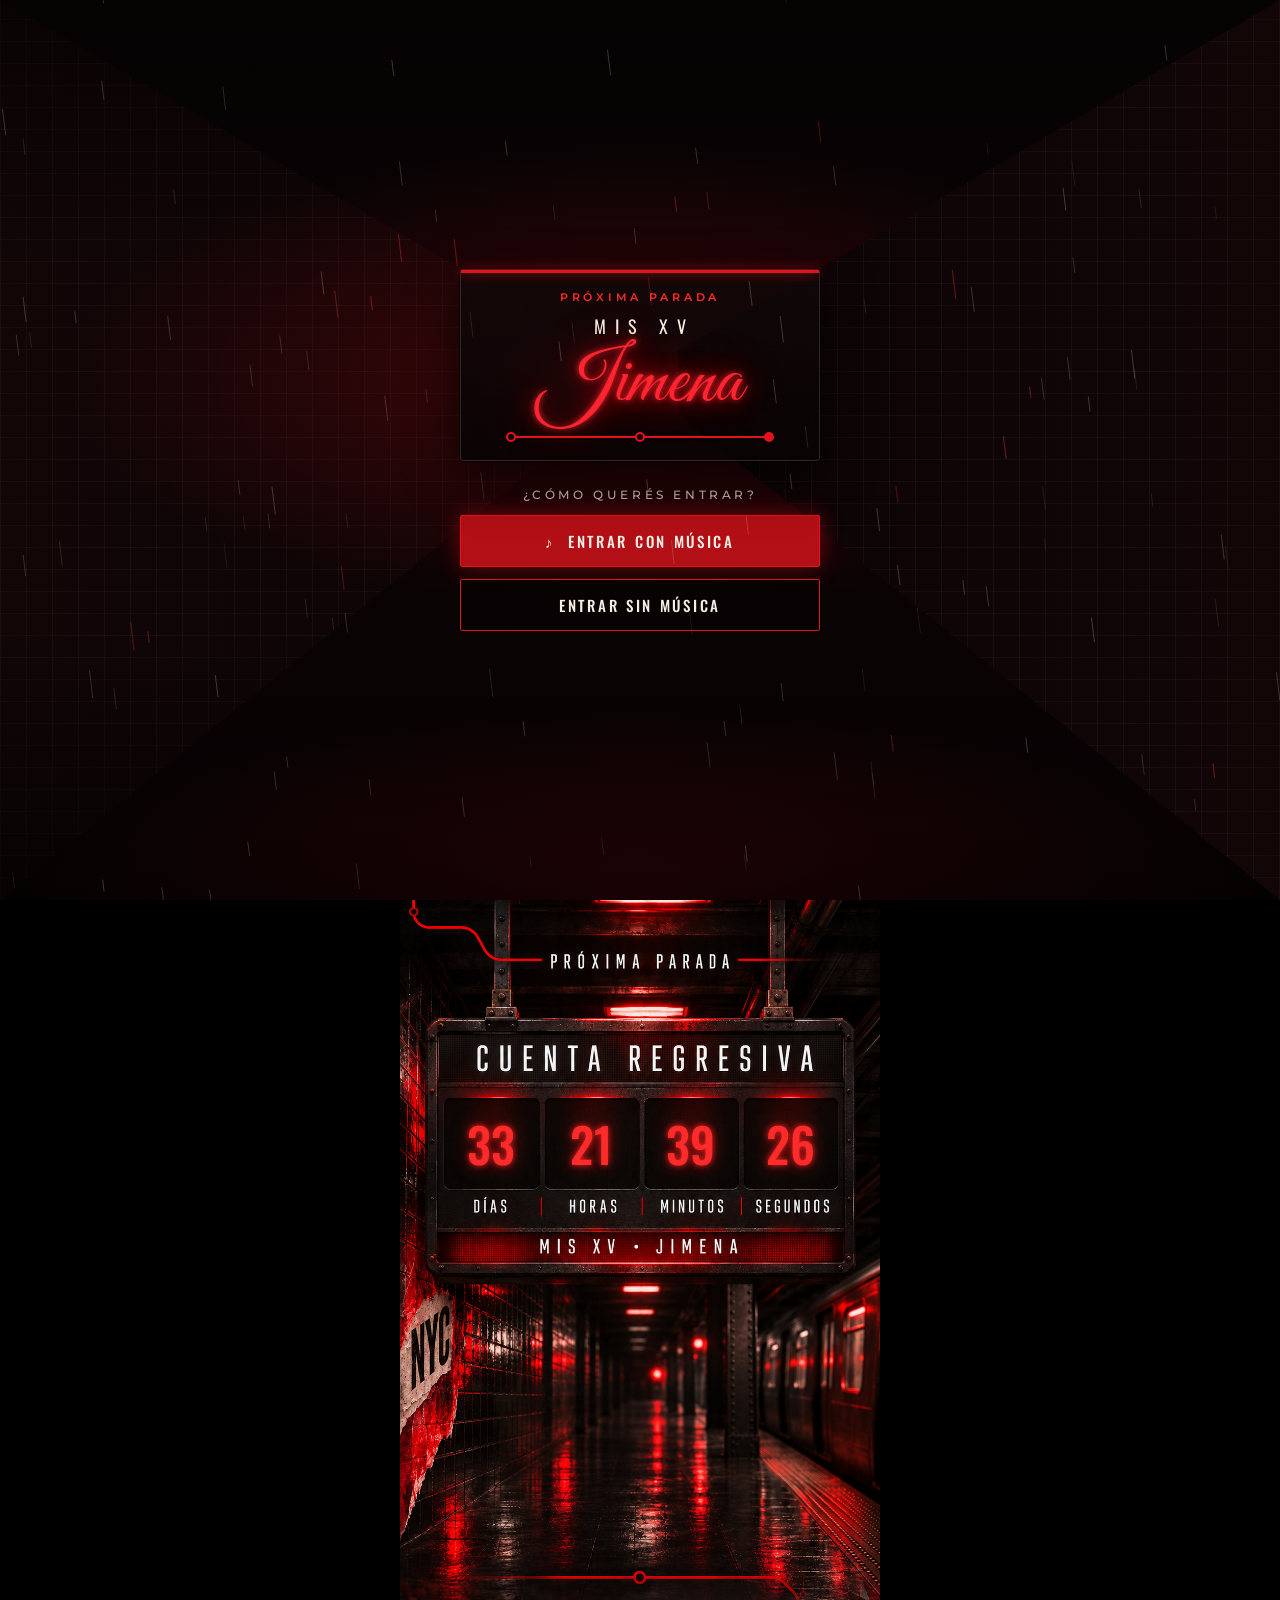
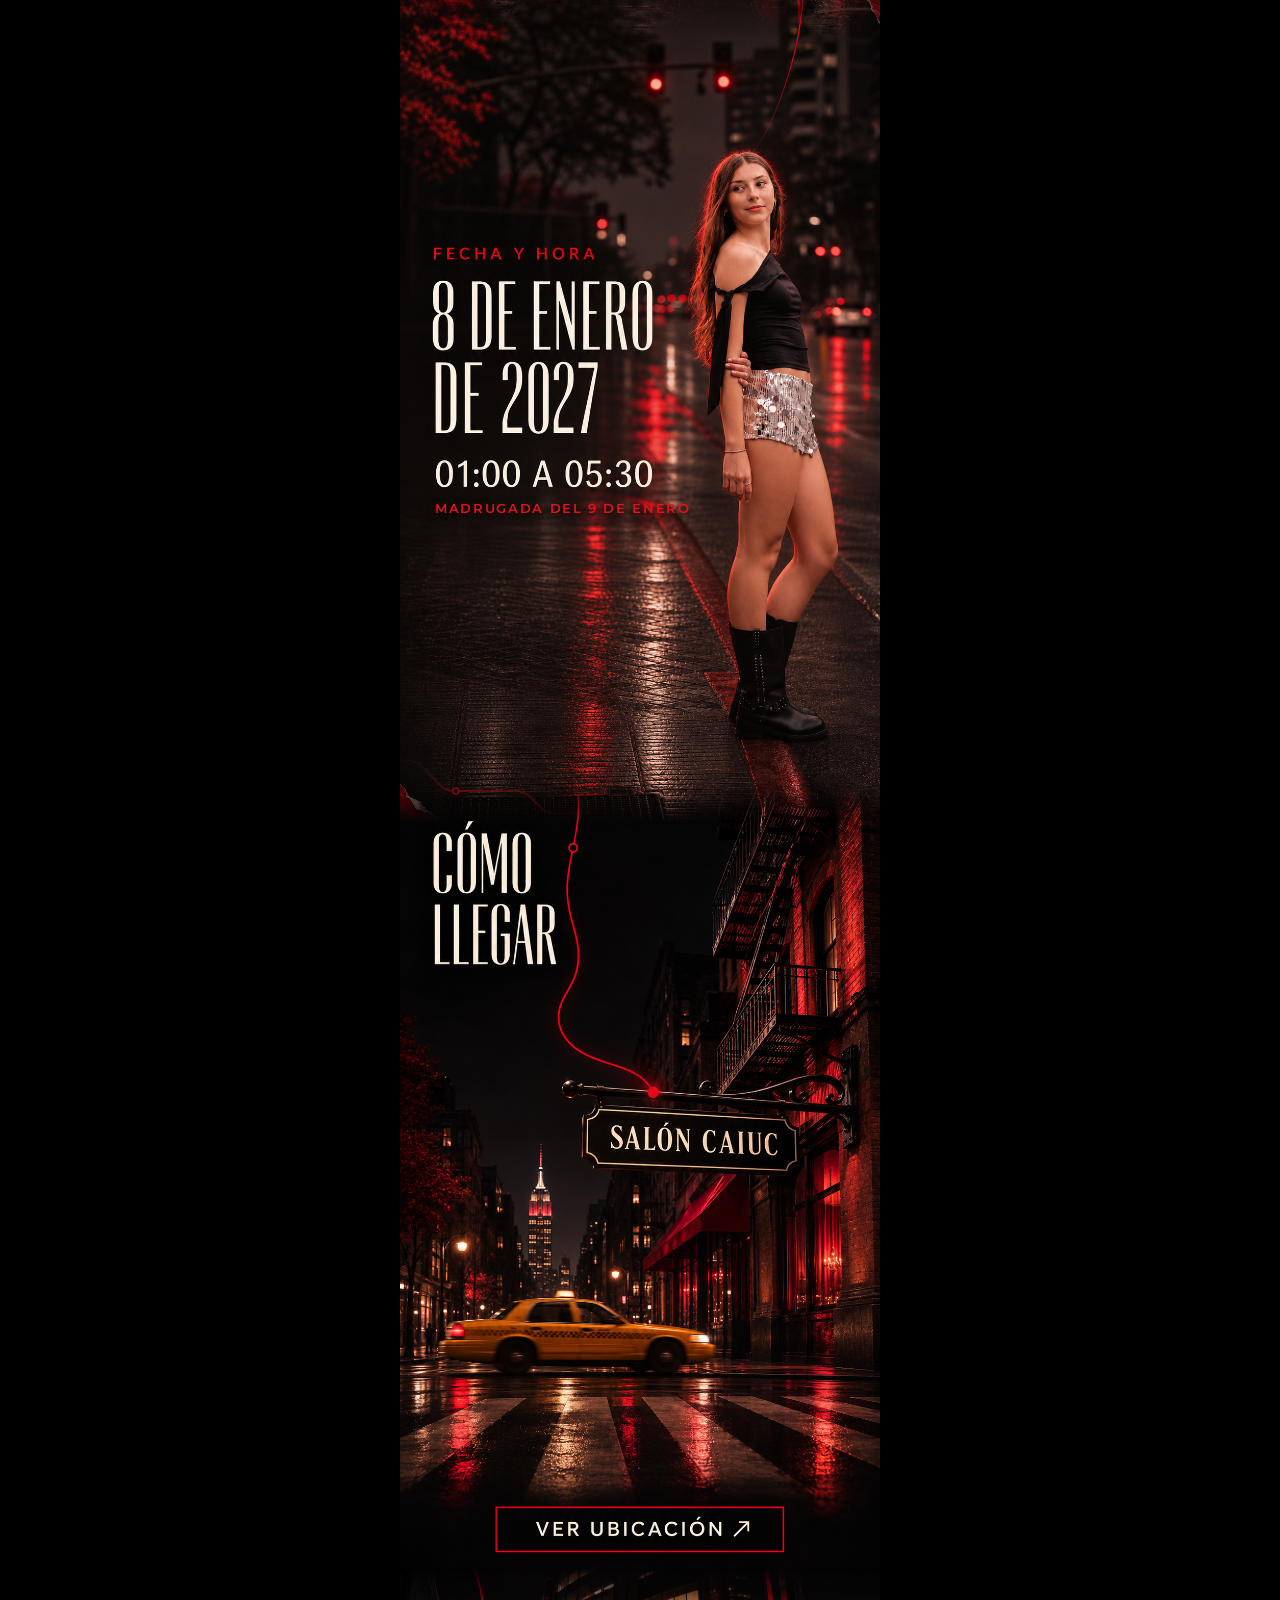
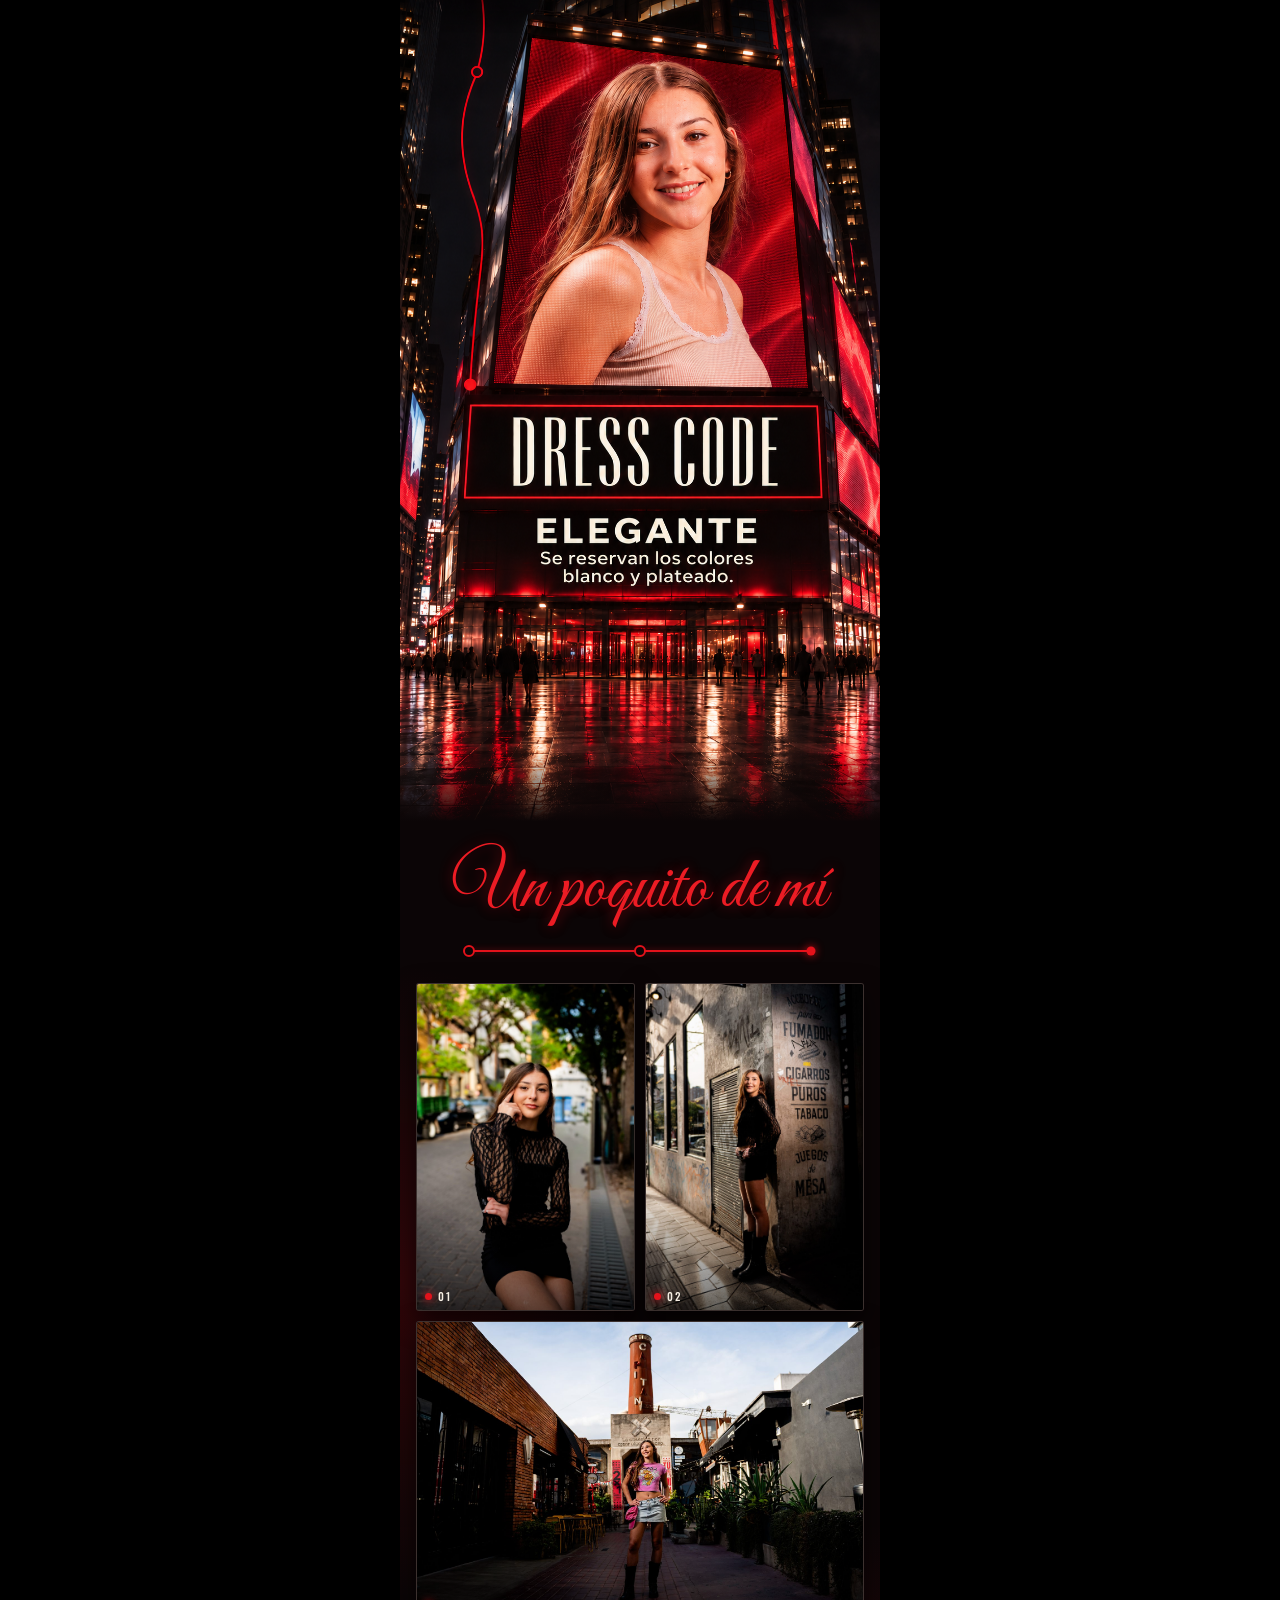
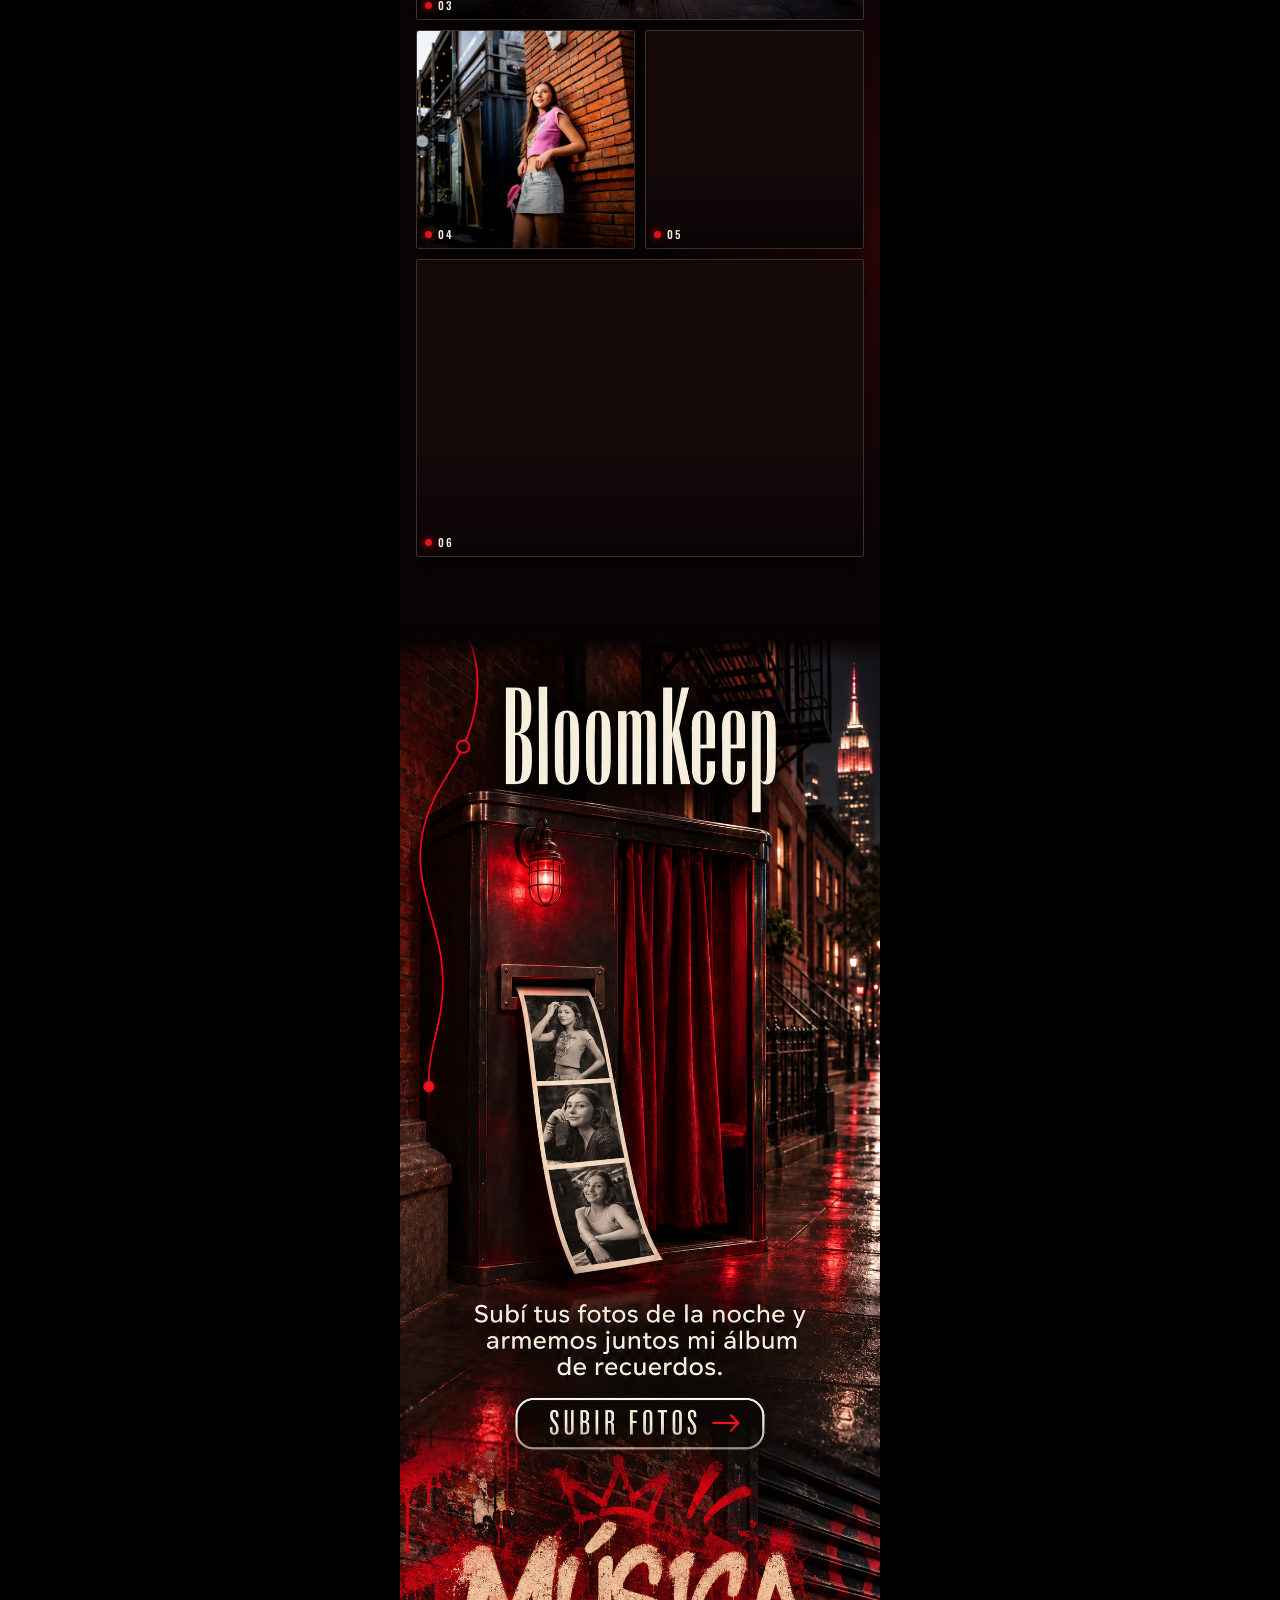
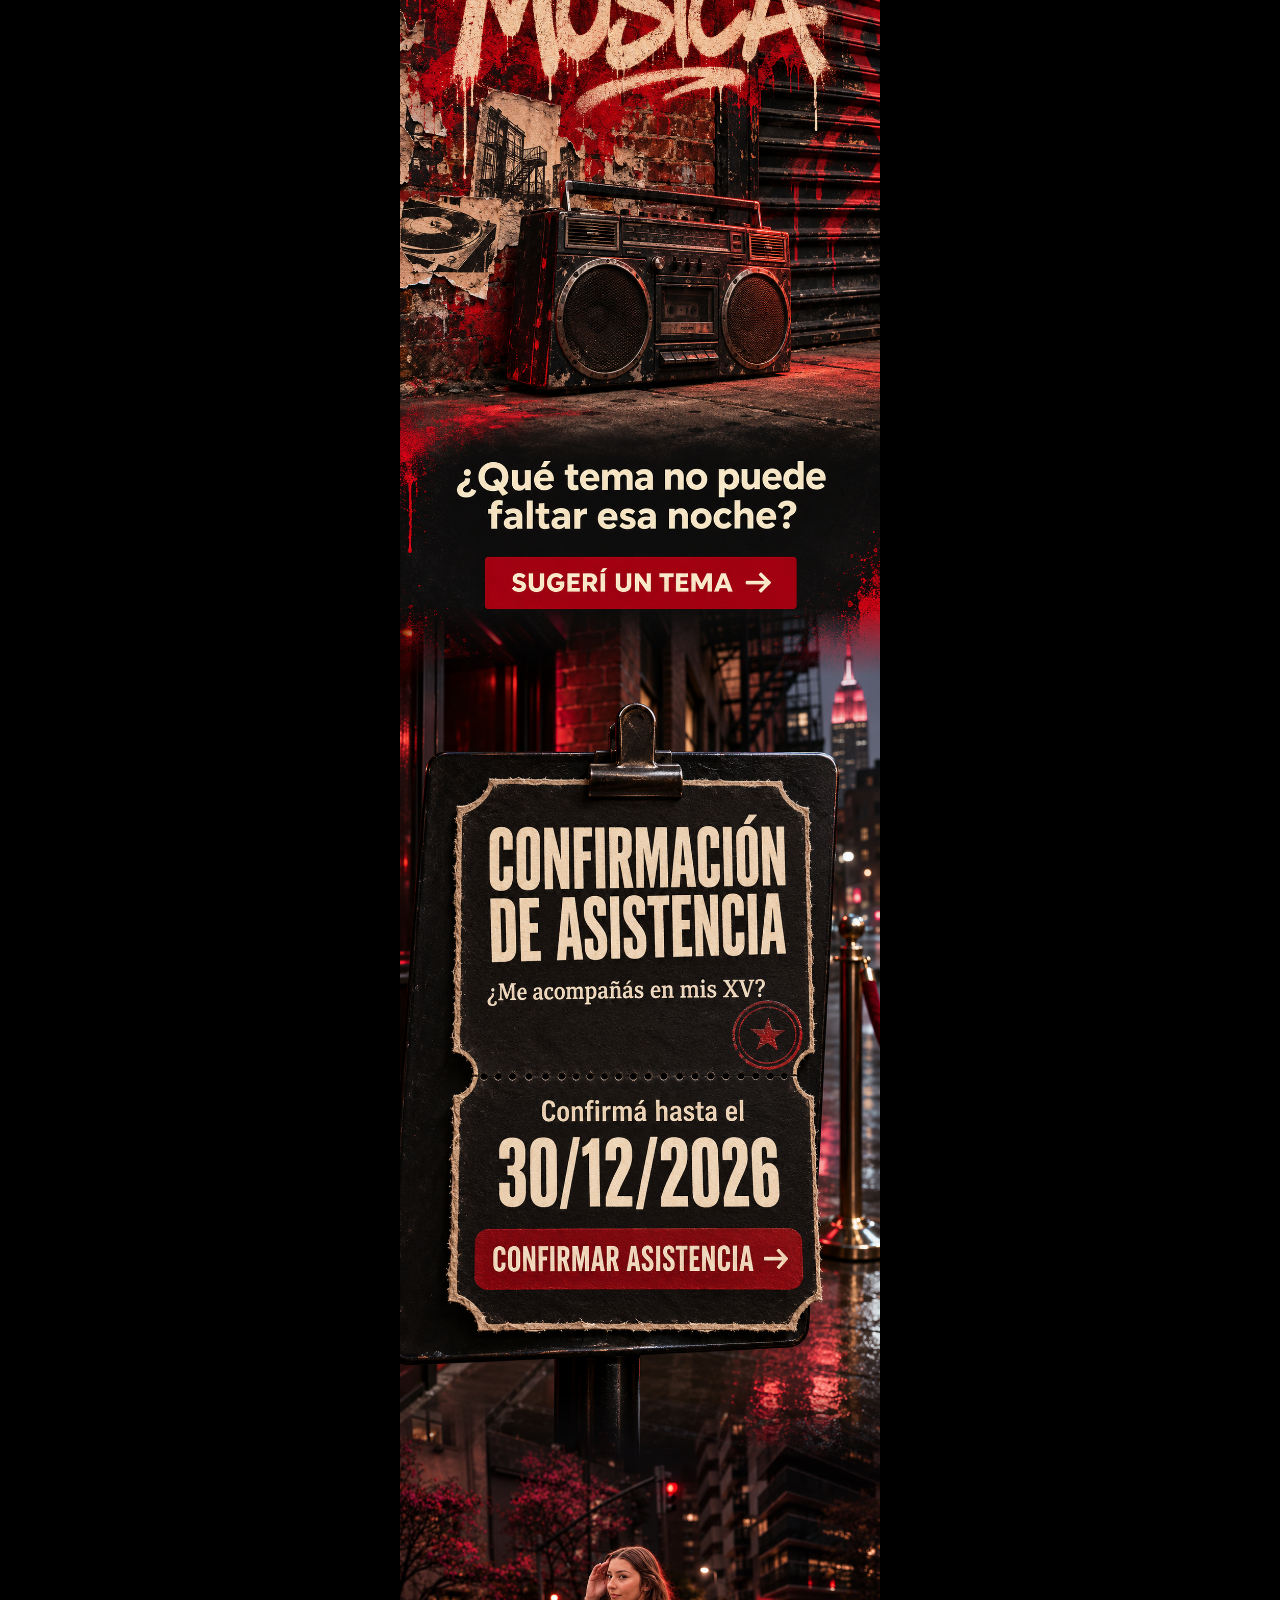
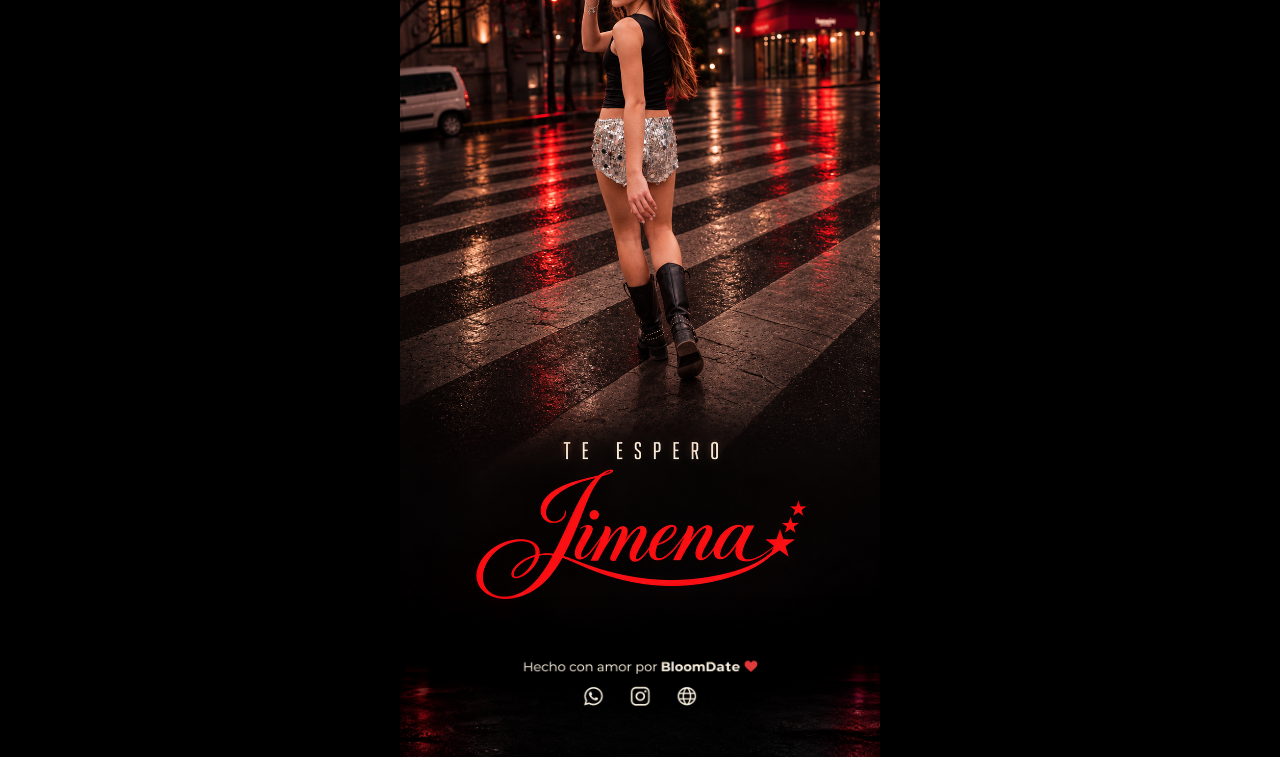
==== commit 92136611: "Amigos: agregar 'Madrugada del 9 de enero' debajo del horario Co-Authored-By: Claude Opus 5.5 <norep" ====
--- a/amigos/index.html
+++ b/amigos/index.html
@@ -76,6 +76,7 @@
     <!-- 4. Fecha y hora -->
     <section class="panel" aria-label="Fecha y hora">
       <img src="../assets/04-fecha-hora-amigos.png" alt="8 de enero de 2027, de 01:00 a 05:30" width="941" height="1672" loading="lazy" decoding="async">
+      <p class="schedule__note">Madrugada del 9 de enero</p>
     </section>
 
     <!-- 5. Cómo llegar -->
--- a/styles.css
+++ b/styles.css
@@ -308,3 +308,19 @@
 .footer__link--wa  { left: 37.4%; }
 .footer__link--ig  { left: 47.1%; }
 .footer__link--web { left: 56.9%; }
+
+/* Versión amigos: aclaración debajo del horario */
+.schedule__note {
+  position: absolute;
+  left: 7.3%;
+  top: 62.4%;
+  margin: 0;
+  font-family: "Montserrat", sans-serif;
+  font-weight: 600;
+  font-size: 2.65cqi;
+  line-height: 1.2;
+  letter-spacing: .13em;
+  text-transform: uppercase;
+  color: #e3121b;
+  text-shadow: 0 2px 10px rgba(0, 0, 0, .85);
+}
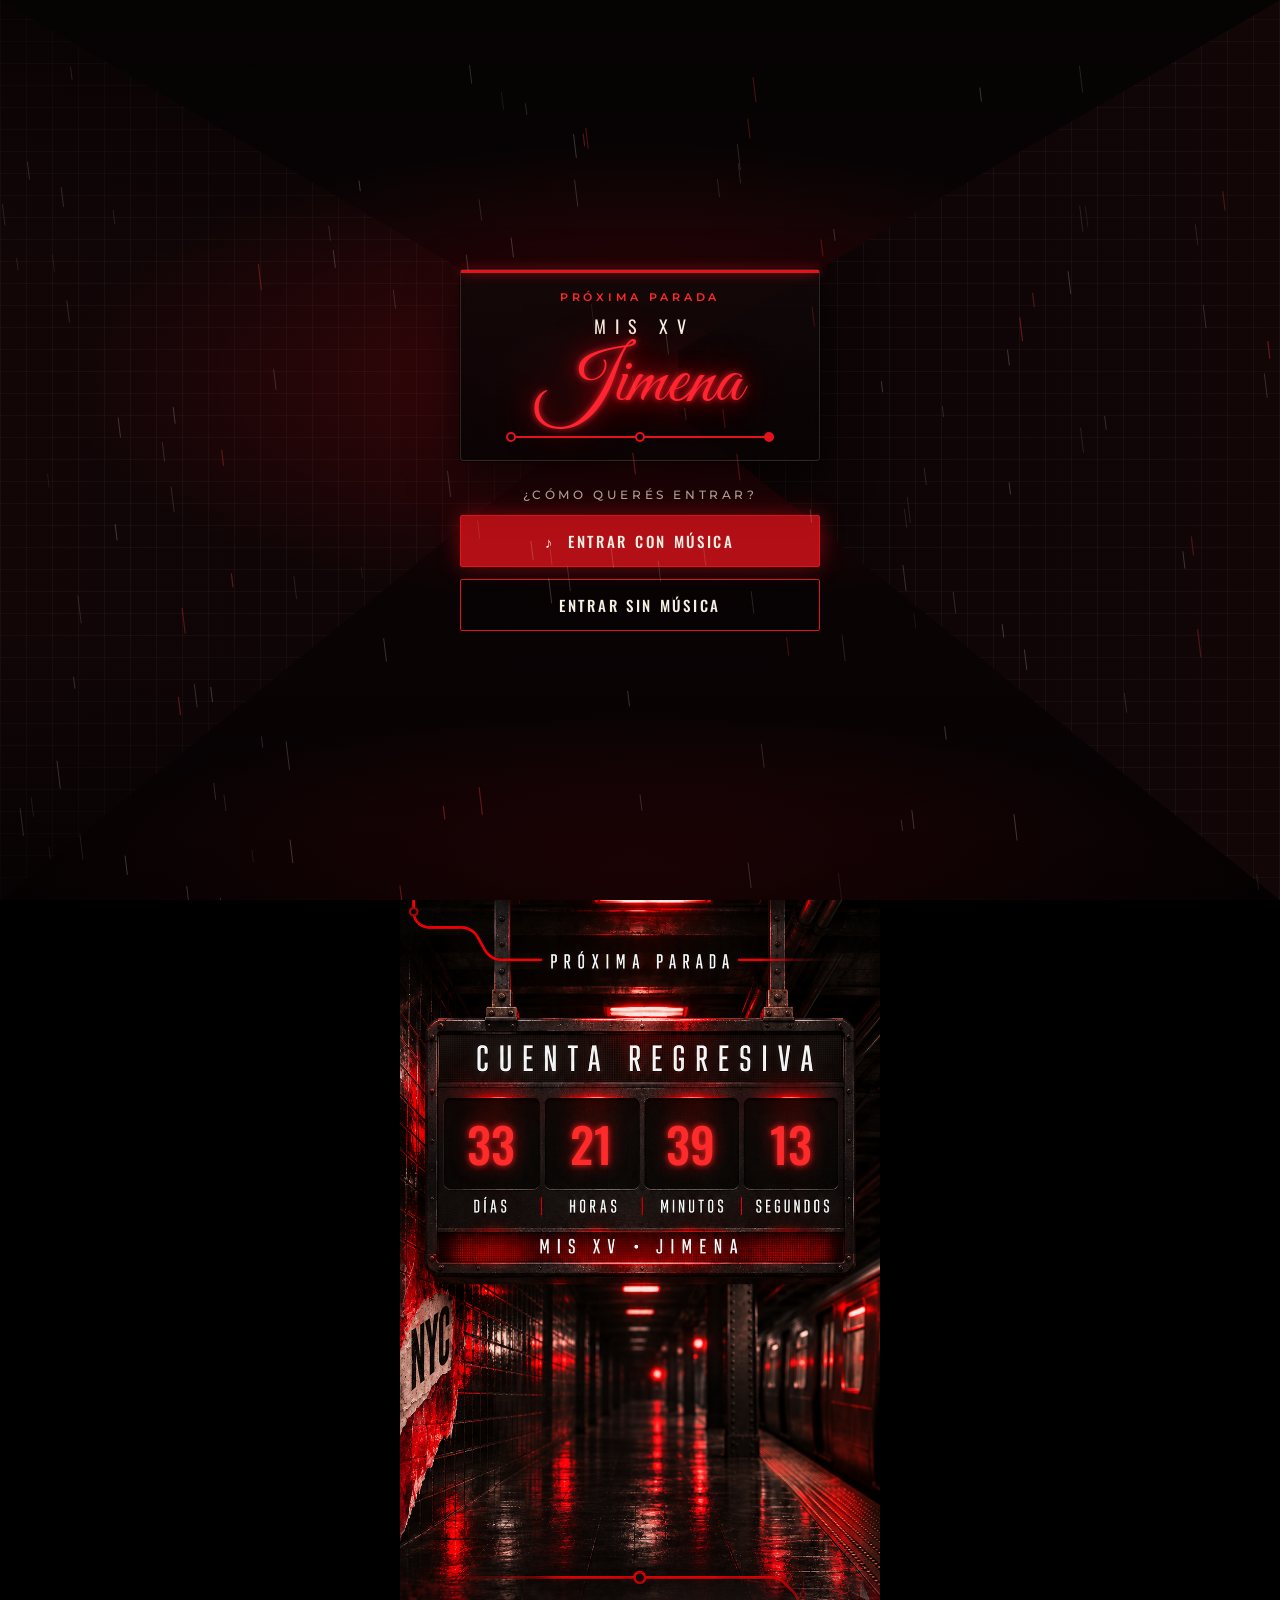
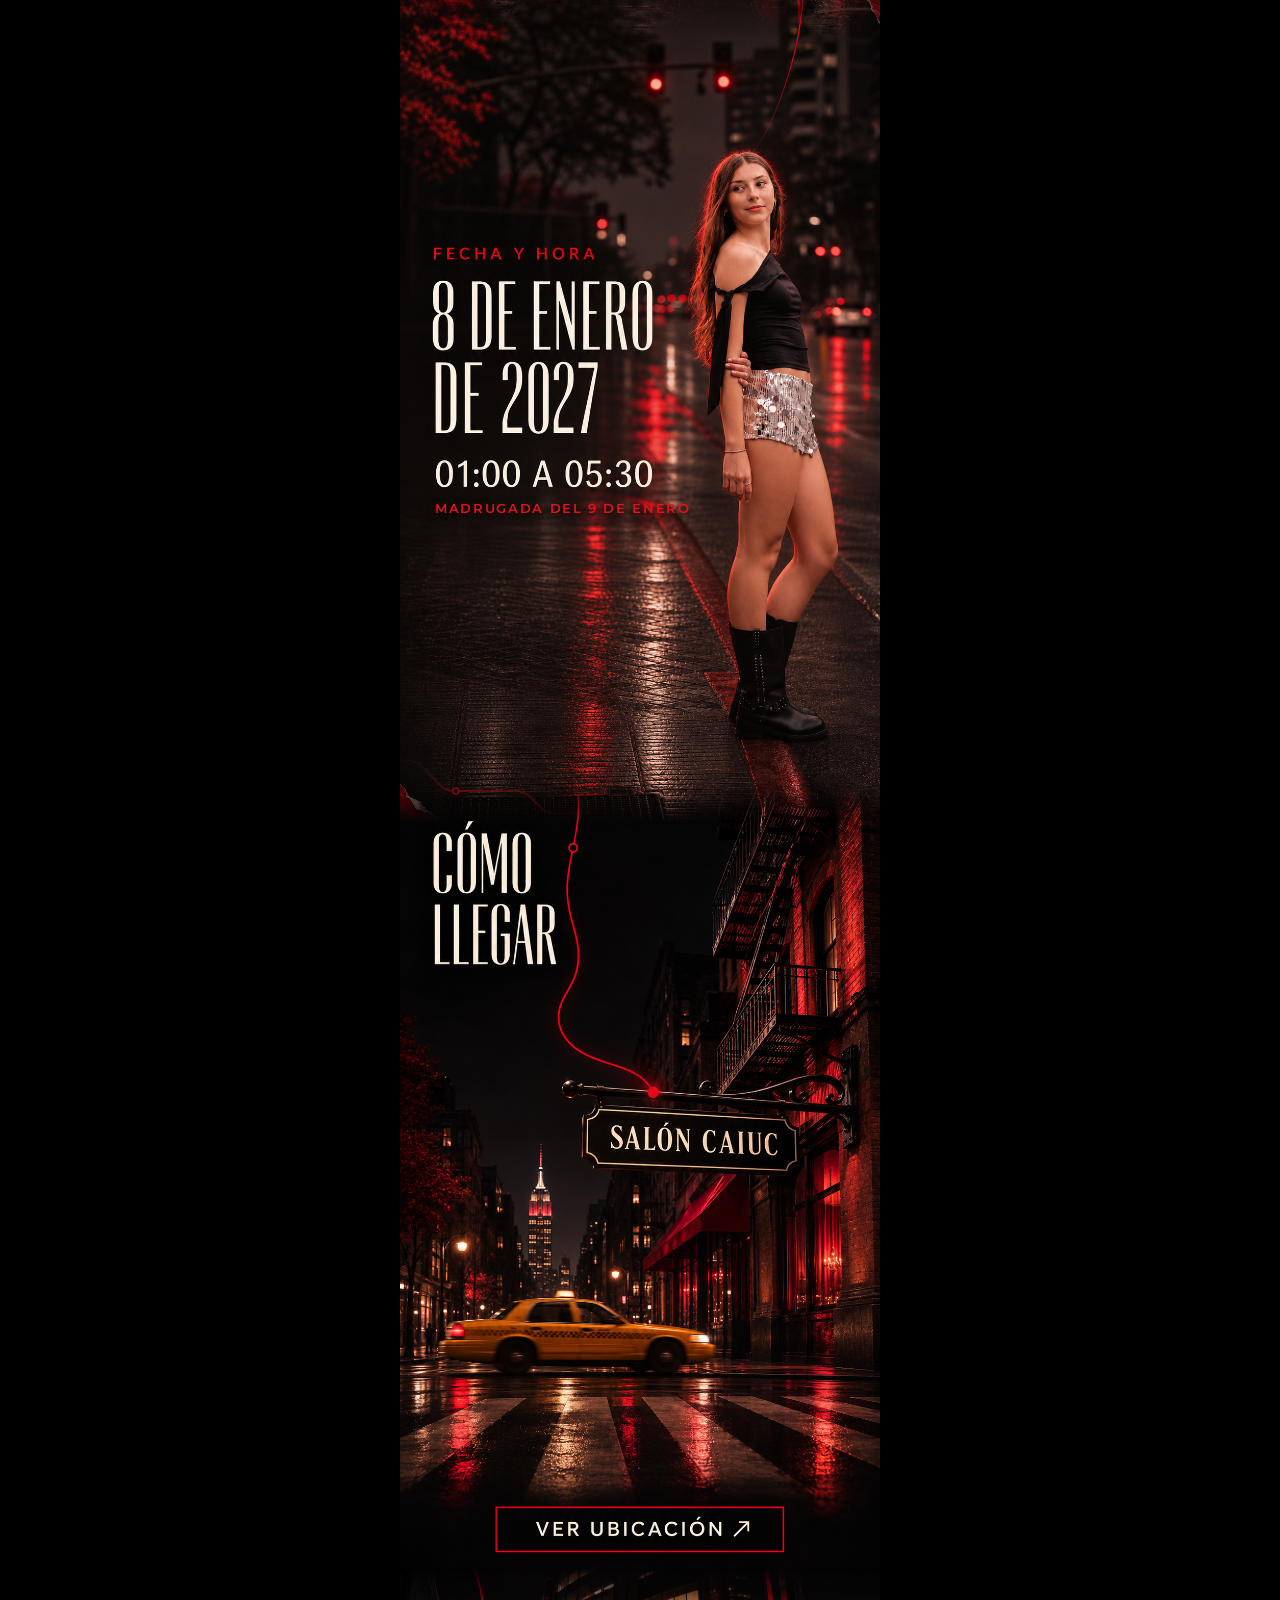
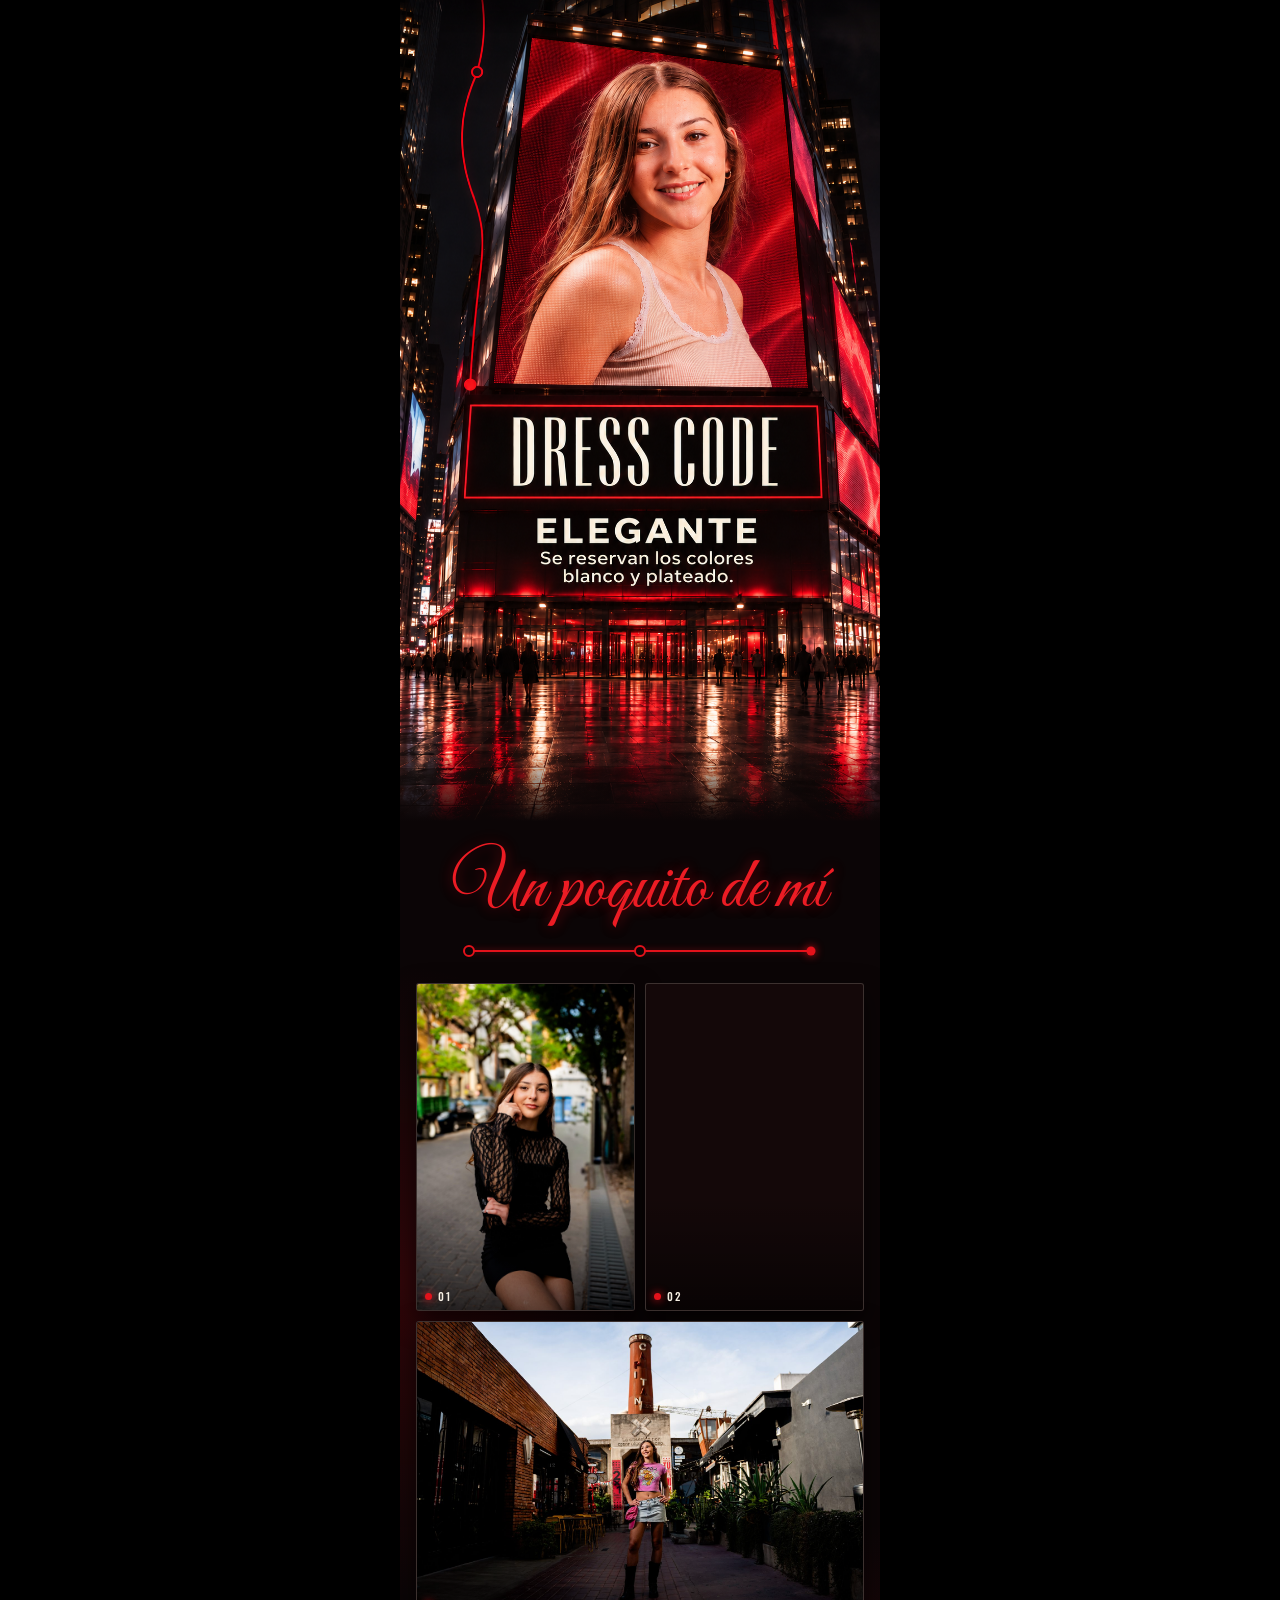
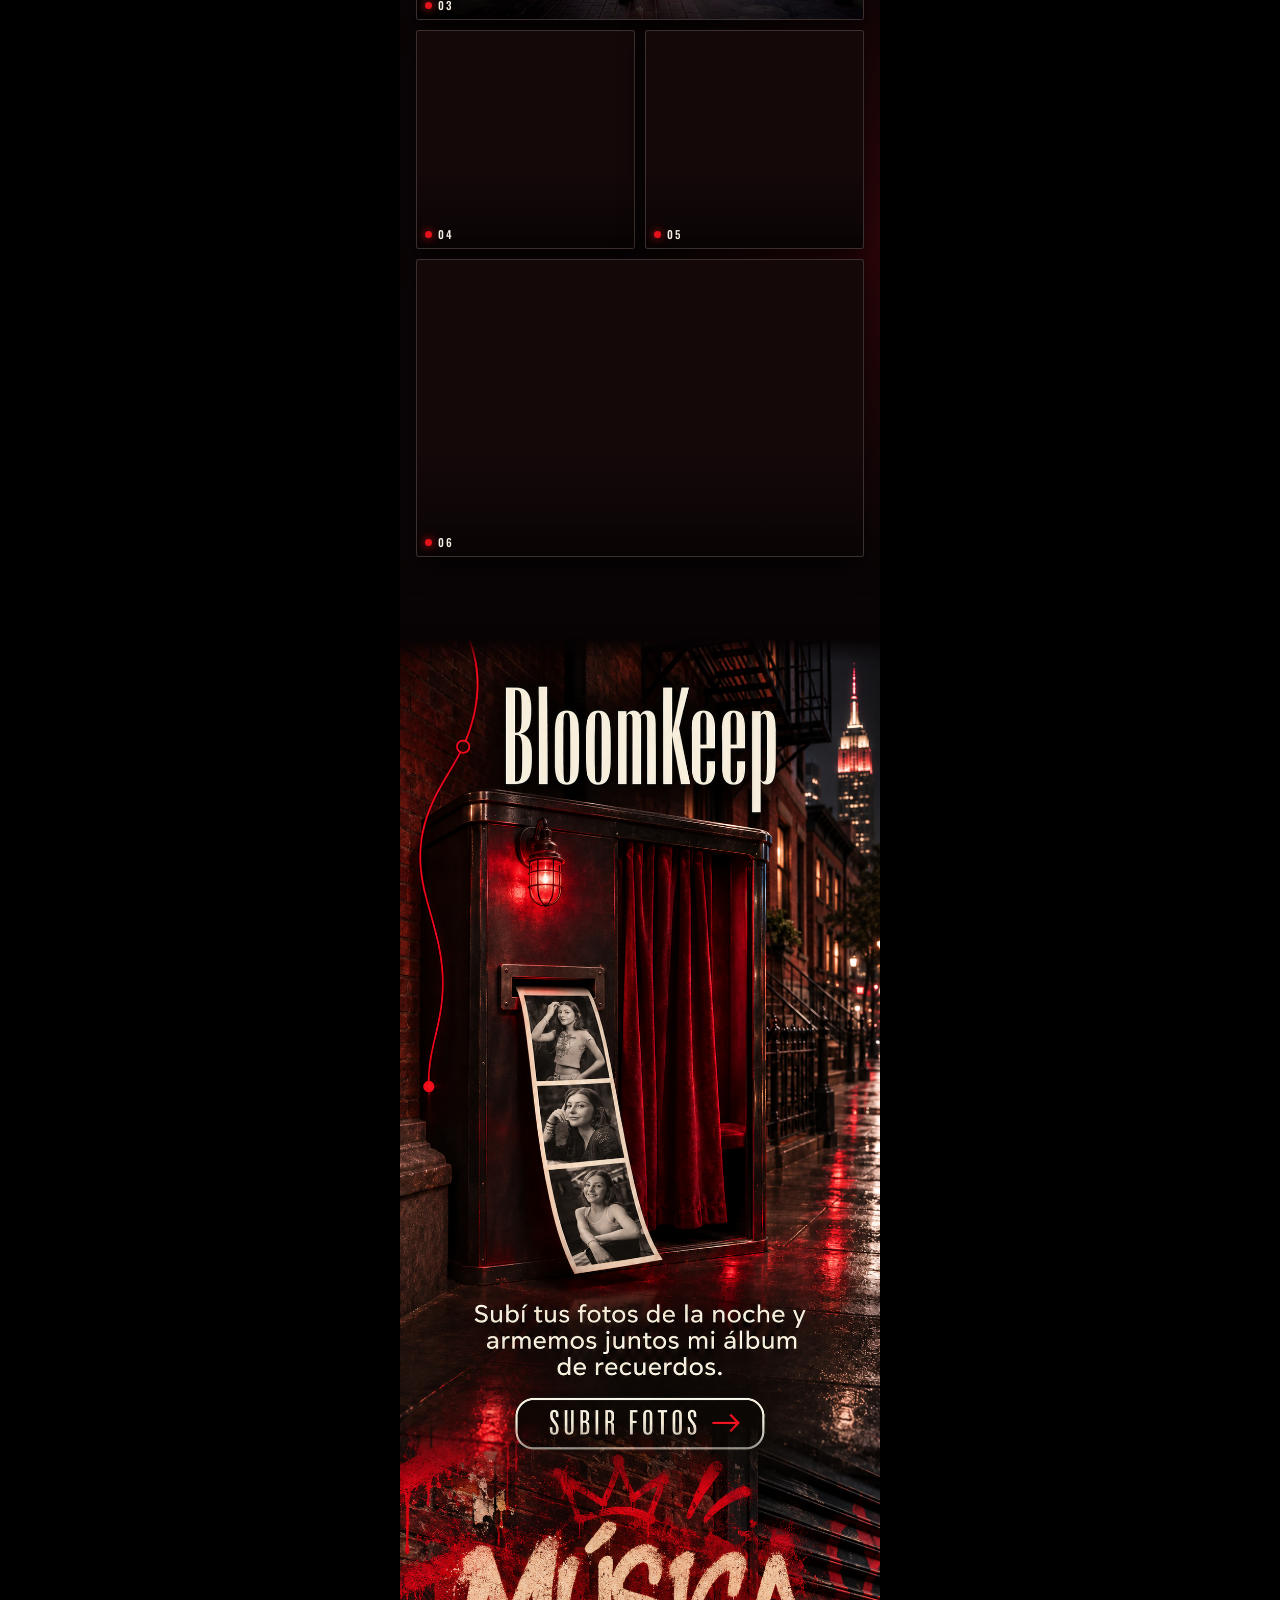
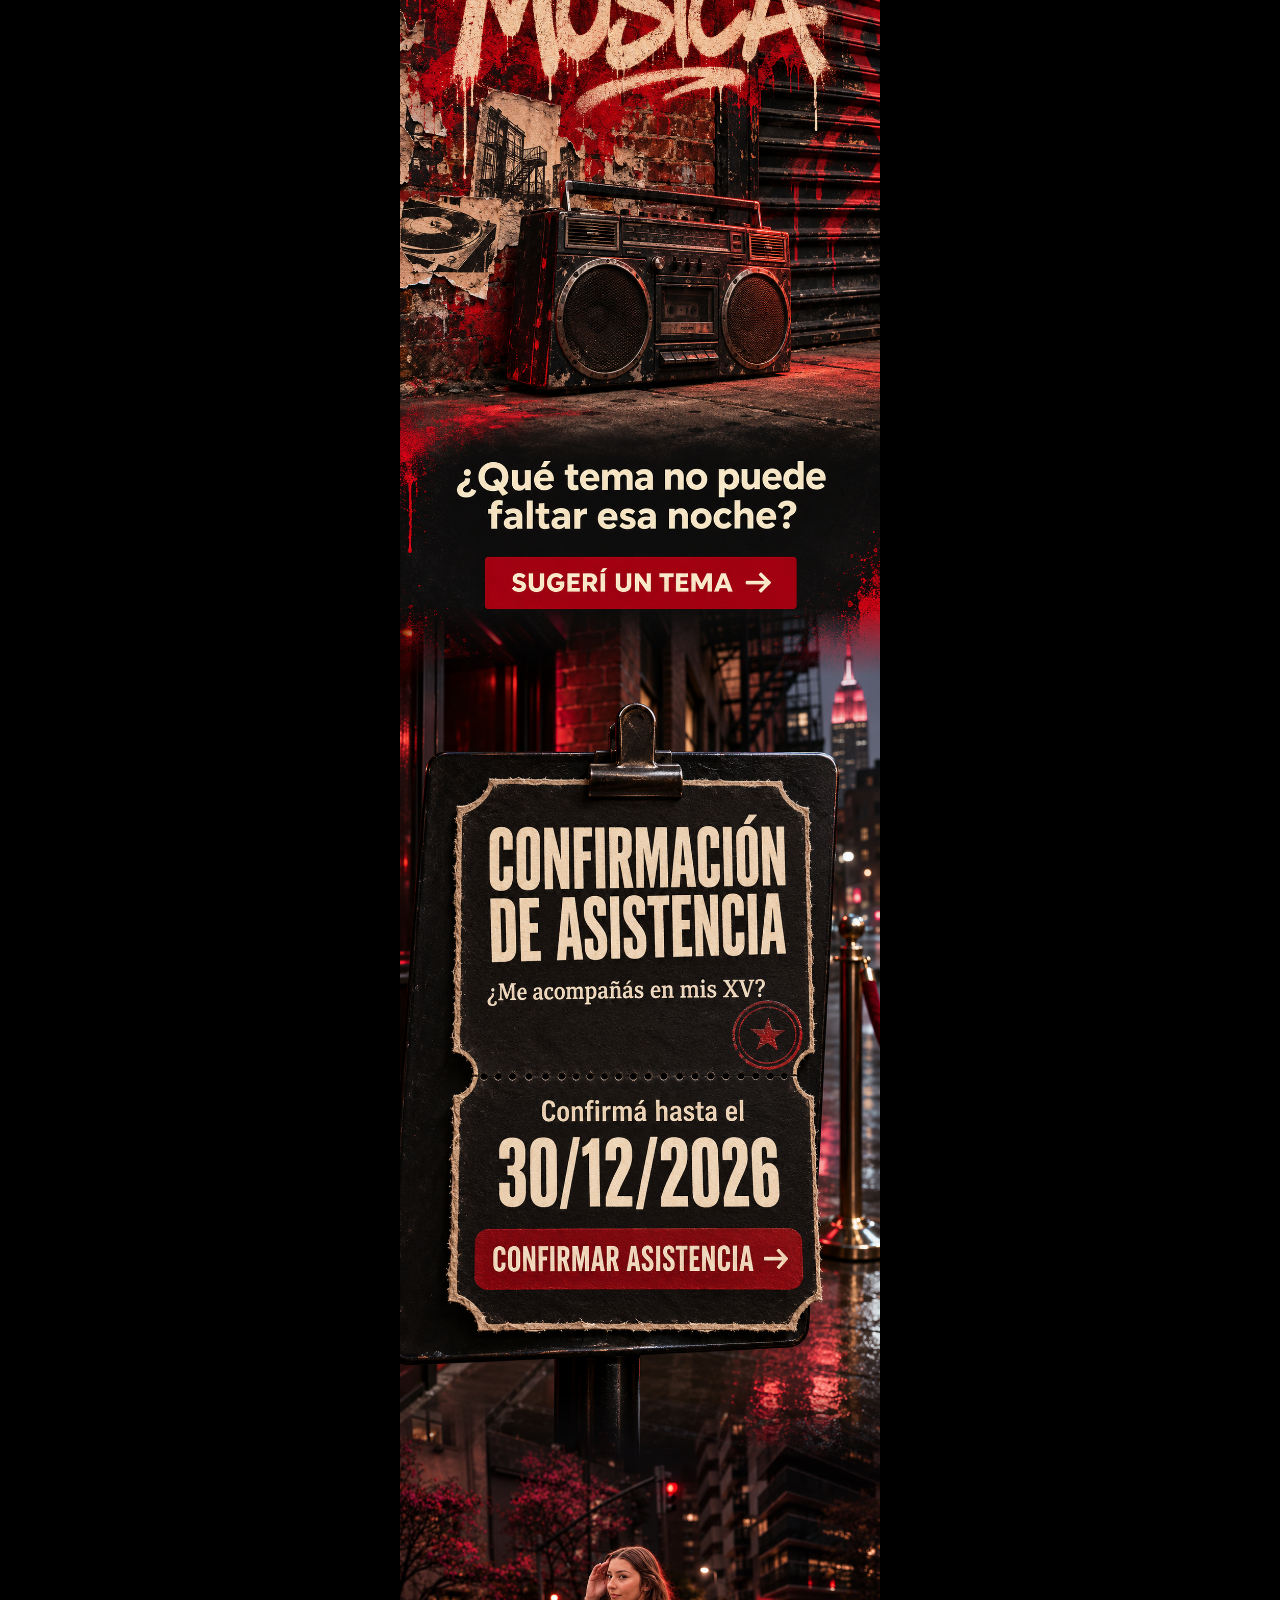
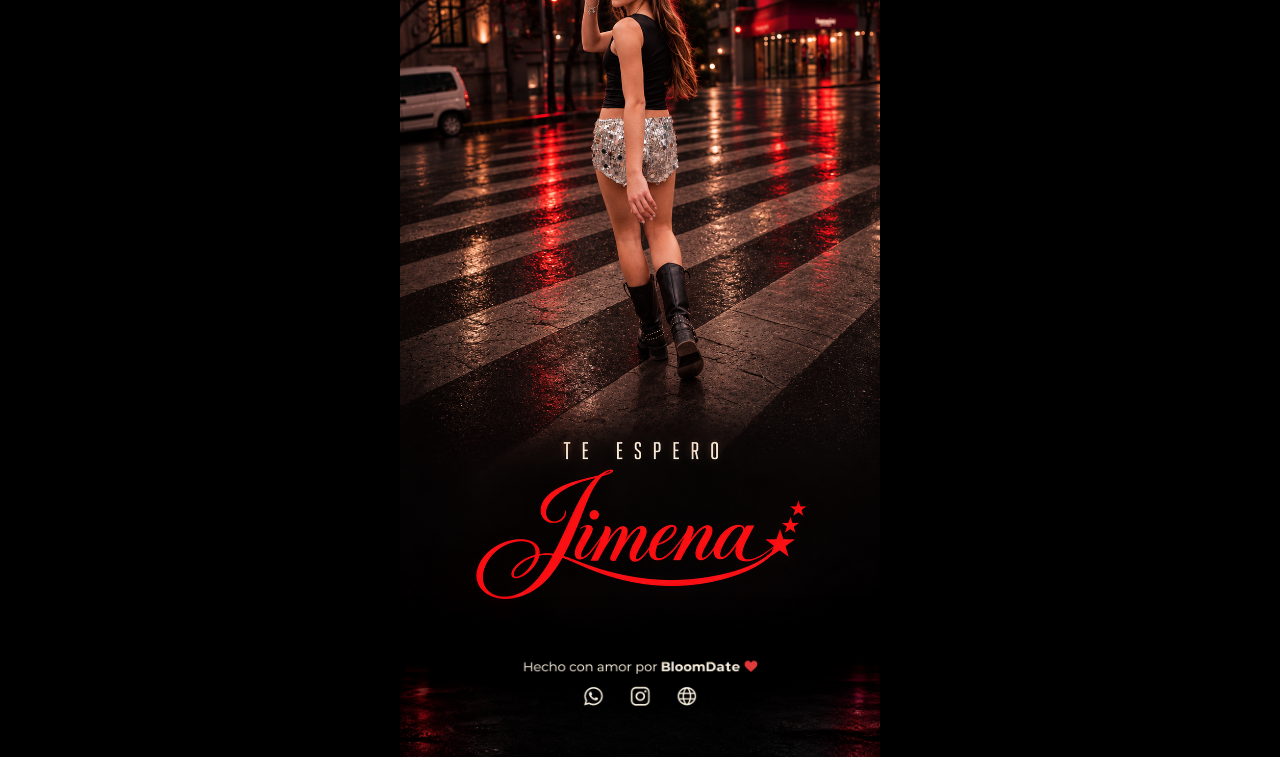
==== commit 02692da7: "Amigos: corregir teléfono de WhatsApp para confirmar asistencia Co-Authored-By: Claude Opus 5.5 <nor" ====
--- a/amigos/index.html
+++ b/amigos/index.html
@@ -123,7 +123,7 @@
     <!-- 9. Confirmación de asistencia -->
     <section class="panel" aria-label="Confirmación de asistencia">
       <img src="../assets/09-confirmacion.png" alt="Confirmación de asistencia. Confirmá hasta el 30/12/2026" width="941" height="1672" loading="lazy" decoding="async">
-      <a id="boton-confirmar" class="hotspot hotspot--rsvp" href="https://wa.me/5491135634102?text=%C2%A1Hola!%20Confirmo%20mi%20asistencia%20a%20los%20XV%20de%20Jimena%20%F0%9F%8E%89" target="_blank" rel="noopener noreferrer" aria-label="Confirmar asistencia por WhatsApp">CONFIRMAR ASISTENCIA</a>
+      <a id="boton-confirmar" class="hotspot hotspot--rsvp" href="https://wa.me/5493563410226?text=%C2%A1Hola!%20Confirmo%20mi%20asistencia%20a%20los%20XV%20de%20Jimena%20%F0%9F%8E%89" target="_blank" rel="noopener noreferrer" aria-label="Confirmar asistencia por WhatsApp">CONFIRMAR ASISTENCIA</a>
     </section>
 
     <!-- 10. Te espero -->
